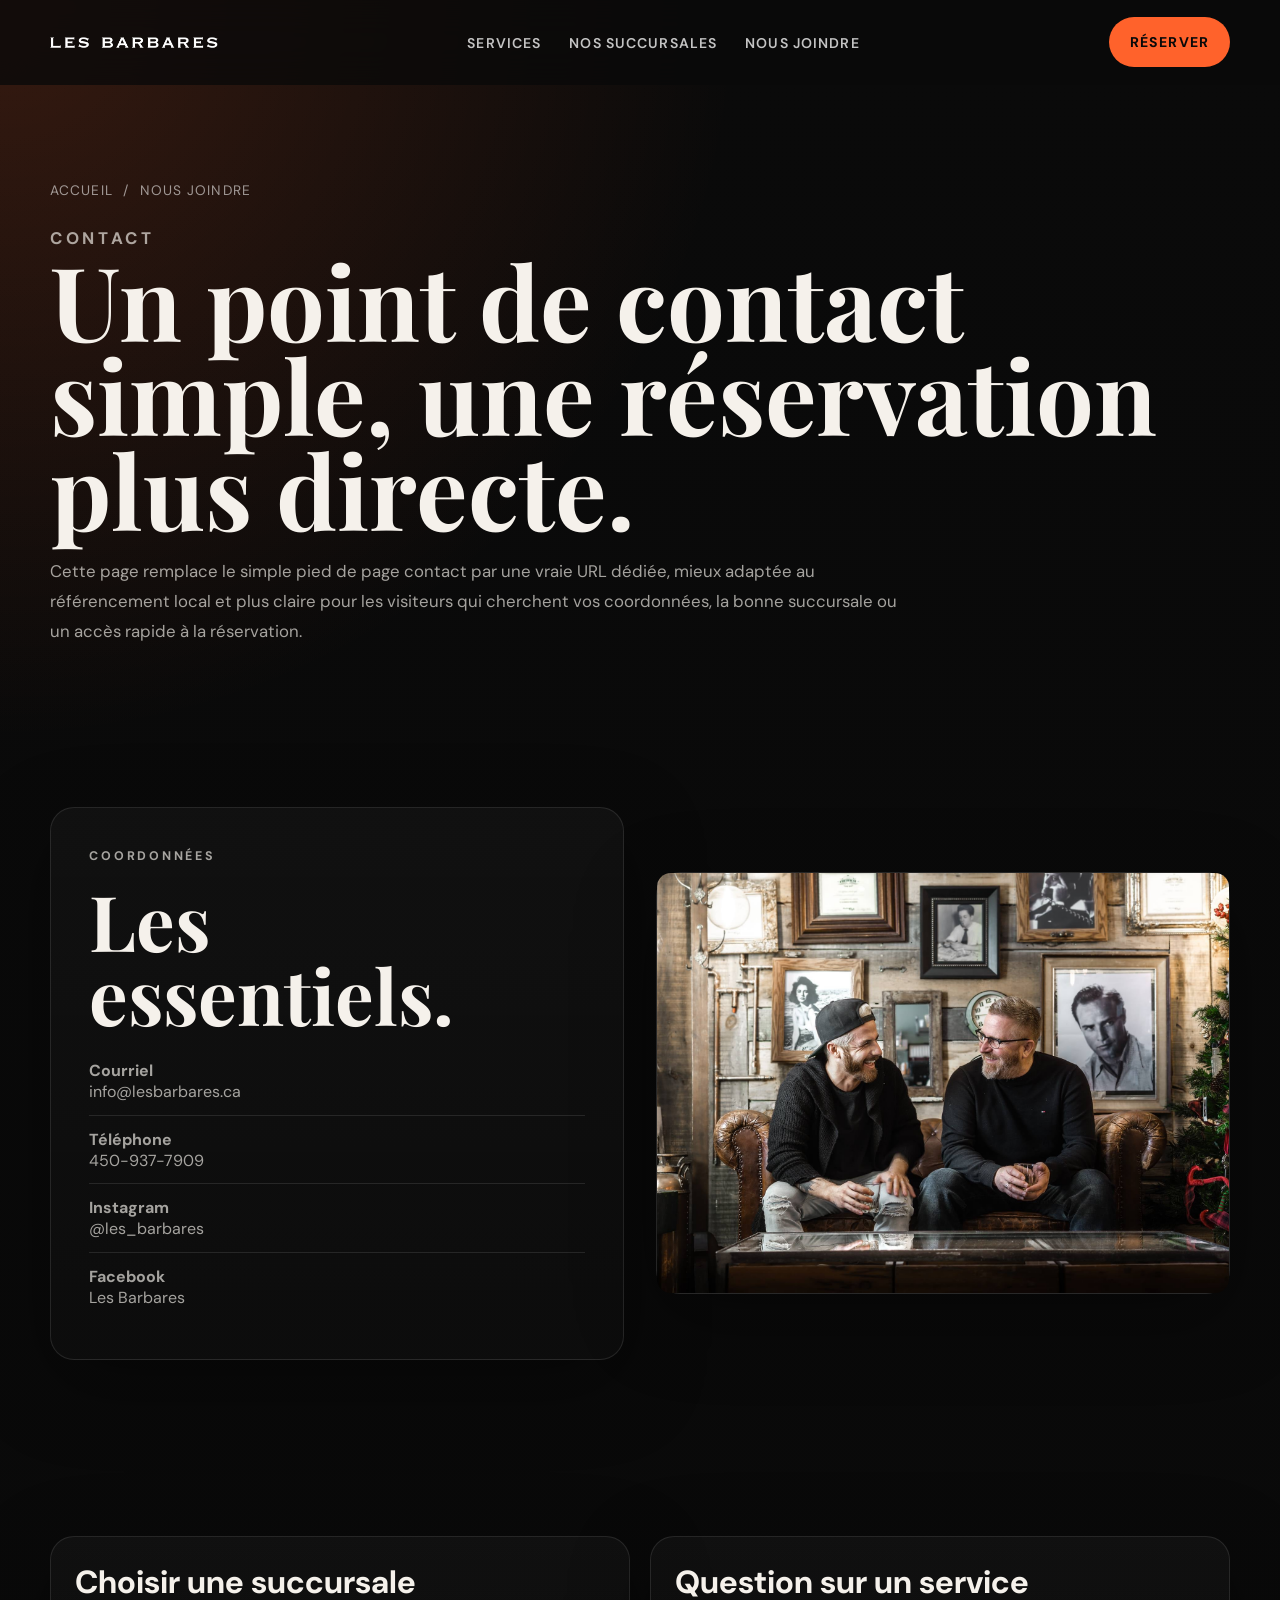
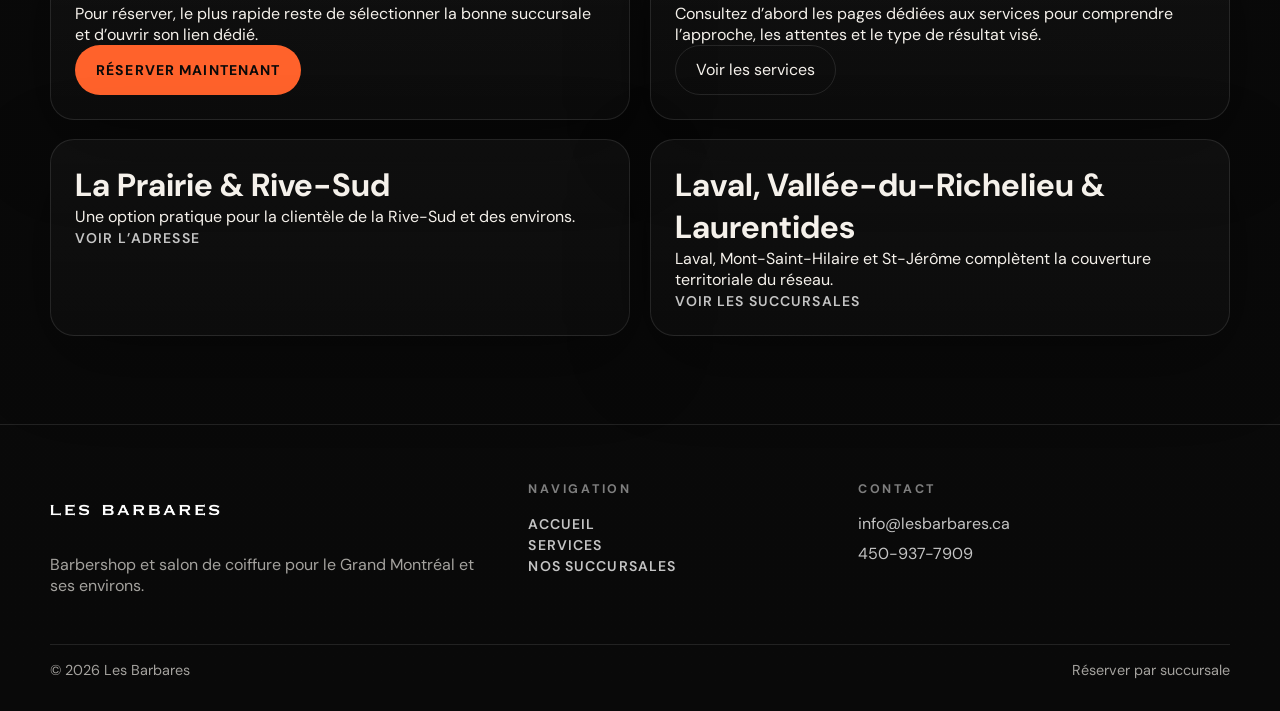
==== contact.html @ ed5c1407 "Build multipage site structure and service pages" ====
<!DOCTYPE html>
<html lang="fr-CA">
<head>
  <meta charset="UTF-8" />
  <meta name="viewport" content="width=device-width, initial-scale=1.0" />
  <title>Nous joindre | Contact et réservation | Les Barbares</title>
  <meta name="description" content="Contactez Les Barbares pour une réservation, une question sur nos services ou pour trouver la bonne succursale à La Prairie, Laval, Mont-Saint-Hilaire ou St-Jérôme." />
  <link rel="canonical" href="https://lesbarbares.ca/contact.html" />
  <meta property="og:type" content="website" />
  <meta property="og:title" content="Nous joindre | Les Barbares" />
  <meta property="og:description" content="Coordonnées, réservation et succursales Les Barbares." />
  <meta property="og:url" content="https://lesbarbares.ca/contact.html" />
  <meta property="og:image" content="https://lesbarbares.ca/photos/facebook9.jpg" />
  <link rel="preconnect" href="https://fonts.googleapis.com" />
  <link rel="preconnect" href="https://fonts.gstatic.com" crossorigin />
  <link href="https://fonts.googleapis.com/css2?family=Playfair+Display:ital,wght@0,500;0,700;1,500;1,700&family=DM+Sans:wght@400;500;700&display=swap" rel="stylesheet" />
  <link rel="stylesheet" href="site.css" />
</head>
<body>
  <div class="page-shell">
    <nav class="site-nav">
      <div class="container site-nav-inner">
        <a class="brand" href="index.html" aria-label="Les Barbares"><img src="brand_assets/les-barbares-salon-de-coiffure.png" alt="Les Barbares" /></a>
        <ul class="nav-links">
          <li><a href="services.html">Services</a></li>
          <li><a href="succursales.html">Nos succursales</a></li>
          <li><a href="contact.html">Nous joindre</a></li>
        </ul>
        <button class="button" type="button" onclick="openBooking()">Réserver</button>
        <button class="mobile-toggle" type="button" onclick="toggleMenu()" aria-label="Ouvrir le menu">Menu</button>
      </div>
    </nav>

    <div class="mobile-menu" id="mobile-menu">
      <a href="index.html" onclick="toggleMenu()">Accueil</a>
      <a href="services.html" onclick="toggleMenu()">Services</a>
      <a href="succursales.html" onclick="toggleMenu()">Succursales</a>
      <a href="contact.html" onclick="toggleMenu()">Nous joindre</a>
      <button class="mobile-book" type="button" onclick="openBooking()">Réserver</button>
    </div>

    <main>
      <section class="page-hero">
        <div class="container">
          <div class="breadcrumbs">
            <a href="index.html">Accueil</a>
            <span>/</span>
            <span>Nous joindre</span>
          </div>
          <p class="eyebrow">Contact</p>
          <h1>Un point de contact simple, une réservation plus directe.</h1>
          <p>Cette page remplace le simple pied de page contact par une vraie URL dédiée, mieux adaptée au référencement local et plus claire pour les visiteurs qui cherchent vos coordonnées, la bonne succursale ou un accès rapide à la réservation.</p>
        </div>
      </section>

      <section class="section">
        <div class="container contact-layout">
          <div class="contact-stack detail-card">
            <p class="eyebrow">Coordonnées</p>
            <h2>Les essentiels.</h2>
            <ul class="contact-points">
              <li><strong>Courriel</strong><br /><a href="mailto:info@lesbarbares.ca">info@lesbarbares.ca</a></li>
              <li><strong>Téléphone</strong><br /><a href="tel:4509377909">450-937-7909</a></li>
              <li><strong>Instagram</strong><br /><a href="https://www.instagram.com/les_barbares/" target="_blank" rel="noopener">@les_barbares</a></li>
              <li><strong>Facebook</strong><br /><a href="https://www.facebook.com/etes.vous.barbares/" target="_blank" rel="noopener">Les Barbares</a></li>
            </ul>
          </div>
          <div class="image-frame">
            <img src="photos/facebook9.jpg" alt="Équipe et ambiance Les Barbares" />
          </div>
        </div>
      </section>

      <section class="section">
        <div class="container contact-grid">
          <article class="contact-card">
            <h3>Choisir une succursale</h3>
            <p>Pour réserver, le plus rapide reste de sélectionner la bonne succursale et d’ouvrir son lien dédié.</p>
            <button class="button" type="button" onclick="openBooking()">Réserver maintenant</button>
          </article>
          <article class="contact-card">
            <h3>Question sur un service</h3>
            <p>Consultez d’abord les pages dédiées aux services pour comprendre l’approche, les attentes et le type de résultat visé.</p>
            <a class="ghost-button" href="services.html">Voir les services</a>
          </article>
          <article class="contact-card">
            <h3>La Prairie & Rive-Sud</h3>
            <p>Une option pratique pour la clientèle de la Rive-Sud et des environs.</p>
            <a class="text-link" href="succursales.html">Voir l’adresse</a>
          </article>
          <article class="contact-card">
            <h3>Laval, Vallée-du-Richelieu & Laurentides</h3>
            <p>Laval, Mont-Saint-Hilaire et St-Jérôme complètent la couverture territoriale du réseau.</p>
            <a class="text-link" href="succursales.html">Voir les succursales</a>
          </article>
        </div>
      </section>
    </main>

    <footer class="footer">
      <div class="container">
        <div class="footer-grid">
          <div class="footer-brand">
            <img src="brand_assets/les-barbares-salon-de-coiffure.png" alt="Les Barbares" />
            <p>Barbershop et salon de coiffure pour le Grand Montréal et ses environs.</p>
          </div>
          <div>
            <p class="eyebrow">Navigation</p>
            <ul class="footer-links">
              <li><a href="index.html">Accueil</a></li>
              <li><a href="services.html">Services</a></li>
              <li><a href="succursales.html">Nos succursales</a></li>
            </ul>
          </div>
          <div>
            <p class="eyebrow">Contact</p>
            <div class="footer-branches">
              <a href="mailto:info@lesbarbares.ca">info@lesbarbares.ca</a>
              <a href="tel:4509377909">450-937-7909</a>
            </div>
          </div>
        </div>
        <div class="footer-bottom">
          <span>© 2026 Les Barbares</span>
          <span>Réserver par succursale</span>
        </div>
      </div>
    </footer>
  </div>

  <div class="booking-overlay" id="booking-overlay" onclick="closeBooking()"></div>
  <aside class="booking-panel" id="booking-panel" aria-modal="true" role="dialog" aria-label="Réserver une visite">
    <div class="booking-header">
      <h2 class="booking-title">Réserver une visite</h2>
      <button class="booking-close" type="button" onclick="closeBooking()" aria-label="Fermer">✕</button>
    </div>
    <div class="booking-body">
      <p>Sélectionnez une succursale. Le clic ouvre directement le bon lien de réservation.</p>
      <div class="booking-locations">
        <button class="booking-location" type="button" onclick="selectLocation(this)" data-url="https://linktr.ee/Barbares"><span class="name">La Prairie</span><span class="address">502 Rue Saint-Georges · La Prairie</span></button>
        <button class="booking-location" type="button" onclick="selectLocation(this)" data-url="https://book.squareup.com/appointments/hnw8ubz1rvs21f/location/LJN0TJ5JBTWC9/services"><span class="name">Laval (Sainte-Rose)</span><span class="address">135 Boul. Curé-Labelle · Laval</span></button>
        <button class="booking-location" type="button" onclick="selectLocation(this)" data-url="https://book.squareup.com/appointments/hnw8ubz1rvs21f/location/LEB6K5XP36884/services"><span class="name">Mont-Saint-Hilaire</span><span class="address">290-B Boul. Sir-Wilfrid-Laurier</span></button>
        <button class="booking-location" type="button" onclick="selectLocation(this)" data-url="https://stjerome.lesbarbares.ca/index.php/Fr/Accueil/Accueil/"><span class="name">St-Jérôme</span><span class="address">676 Boul. Labelle · Saint-Jérôme</span></button>
      </div>
    </div>
  </aside>

  <script src="site.js"></script>
</body>
</html>
---- site.css ----
:root {
  --bg: #090909;
  --bg-elevated: #111111;
  --bg-soft: #171717;
  --line: rgba(255, 255, 255, 0.1);
  --text: #f5f1eb;
  --muted: rgba(245, 241, 235, 0.66);
  --accent: #ff622b;
  --accent-soft: rgba(255, 98, 43, 0.12);
  --shadow: 0 24px 80px rgba(0, 0, 0, 0.35);
  --radius: 24px;
  --radius-sm: 16px;
  --container: 1180px;
  --font-display: "Playfair Display", serif;
  --font-body: "DM Sans", sans-serif;
  --nav-height: 84px;
}

*,
*::before,
*::after {
  box-sizing: border-box;
}

html {
  scroll-behavior: smooth;
}

body {
  margin: 0;
  font-family: var(--font-body);
  background:
    radial-gradient(circle at top left, rgba(255, 98, 43, 0.18), transparent 28%),
    linear-gradient(180deg, #0a0a0a 0%, #090909 100%);
  color: var(--text);
  overflow-x: hidden;
}

img {
  display: block;
  max-width: 100%;
}

a {
  color: inherit;
  text-decoration: none;
}

button {
  font: inherit;
}

.page-shell {
  min-height: 100vh;
}

.container {
  width: min(calc(100% - 2.5rem), var(--container));
  margin: 0 auto;
}

.eyebrow {
  margin: 0 0 1rem;
  font-size: 0.78rem;
  font-weight: 700;
  letter-spacing: 0.22em;
  text-transform: uppercase;
  color: rgba(255, 255, 255, 0.48);
}

.section {
  padding: 5.5rem 0;
}

.section-head {
  display: grid;
  gap: 1rem;
  margin-bottom: 2rem;
}

.section-head h2,
.split-copy h2,
.cta-card h2,
.detail-card h2,
.contact-stack h2 {
  margin: 0;
  font-family: var(--font-display);
  font-size: clamp(2.4rem, 6vw, 5rem);
  line-height: 0.96;
}

.section-head p,
.split-copy p,
.cta-card p,
.detail-card p,
.contact-stack p,
.service-copy p,
.location-card p,
.meta-card p,
.list-card li {
  color: var(--muted);
  line-height: 1.75;
}

.site-nav {
  position: sticky;
  top: 0;
  z-index: 1000;
  backdrop-filter: blur(18px);
  background: rgba(9, 9, 9, 0.78);
  border-bottom: 1px solid transparent;
  transition: border-color 0.25s ease, transform 0.25s ease;
}

.site-nav.scrolled {
  border-bottom-color: var(--line);
}

.site-nav.hidden {
  transform: translateY(-100%);
}

.site-nav-inner {
  min-height: var(--nav-height);
  display: flex;
  align-items: center;
  justify-content: space-between;
  gap: 1rem;
}

.brand {
  display: inline-flex;
  align-items: center;
}

.brand img {
  width: 168px;
  filter: brightness(0) invert(1);
}

.nav-links,
.footer-links,
.footer-branches,
.inline-links,
.bullet-list,
.contact-points {
  list-style: none;
  margin: 0;
  padding: 0;
}

.nav-links {
  display: flex;
  align-items: center;
  gap: 1.75rem;
}

.nav-links a,
.footer-links a,
.inline-links a,
.text-link {
  color: rgba(255, 255, 255, 0.76);
  font-size: 0.88rem;
  font-weight: 600;
  letter-spacing: 0.08em;
  text-transform: uppercase;
}

.nav-links a:hover,
.footer-links a:hover,
.inline-links a:hover,
.text-link:hover,
.branch-links a:hover {
  color: var(--accent);
}

.button,
.ghost-button,
.mobile-book,
.booking-link {
  display: inline-flex;
  align-items: center;
  justify-content: center;
  gap: 0.5rem;
  min-height: 50px;
  padding: 0 1.25rem;
  border-radius: 999px;
  border: 1px solid transparent;
  cursor: pointer;
  transition: transform 0.2s ease, background 0.2s ease, border-color 0.2s ease, color 0.2s ease;
}

.button,
.mobile-book,
.booking-link {
  background: var(--accent);
  color: #090909;
  font-size: 0.88rem;
  font-weight: 700;
  letter-spacing: 0.08em;
  text-transform: uppercase;
}

.ghost-button {
  border-color: var(--line);
  color: var(--text);
}

.button:hover,
.ghost-button:hover,
.mobile-book:hover,
.booking-link:hover {
  transform: translateY(-1px);
}

.mobile-toggle {
  display: none;
  width: 48px;
  height: 48px;
  border-radius: 999px;
  border: 1px solid var(--line);
  background: transparent;
  color: var(--text);
}

.mobile-menu {
  position: fixed;
  inset: 0;
  z-index: 999;
  display: flex;
  flex-direction: column;
  justify-content: center;
  align-items: center;
  gap: 1.5rem;
  background: rgba(9, 9, 9, 0.98);
  opacity: 0;
  pointer-events: none;
  transition: opacity 0.25s ease;
}

.mobile-menu.open {
  opacity: 1;
  pointer-events: auto;
}

.mobile-menu a {
  font-family: var(--font-display);
  font-style: italic;
  font-size: clamp(2rem, 8vw, 3.5rem);
}

.hero,
.page-hero {
  padding: clamp(3rem, 8vw, 6rem) 0 4.5rem;
}

.hero-grid,
.split-panel,
.service-layout,
.contact-layout,
.service-hero {
  display: grid;
  gap: 2rem;
  align-items: center;
}

.hero-grid {
  grid-template-columns: minmax(0, 1.1fr) minmax(340px, 0.9fr);
}

.hero-copy h1,
.page-hero h1,
.service-copy h1 {
  margin: 0 0 1.25rem;
  font-family: var(--font-display);
  font-size: clamp(3.3rem, 8vw, 7.3rem);
  line-height: 0.92;
}

.hero-copy p,
.page-hero p,
.service-copy .lead {
  max-width: 54rem;
  margin: 0;
  color: var(--muted);
  font-size: 1.05rem;
  line-height: 1.8;
}

.hero-actions,
.page-actions {
  display: flex;
  flex-wrap: wrap;
  gap: 1rem;
  margin-top: 2rem;
}

.hero-card,
.image-frame,
.meta-card,
.cta-card,
.detail-card,
.service-card,
.location-card,
.contact-card {
  border: 1px solid var(--line);
  background: linear-gradient(180deg, rgba(255, 255, 255, 0.03), rgba(255, 255, 255, 0.015));
  border-radius: var(--radius);
  box-shadow: var(--shadow);
}

.hero-card {
  padding: 1.25rem;
}

.hero-card img,
.image-frame img {
  width: 100%;
  min-height: 420px;
  object-fit: cover;
  border-radius: calc(var(--radius) - 10px);
}

.hero-meta {
  display: grid;
  grid-template-columns: repeat(3, minmax(0, 1fr));
  gap: 1rem;
  margin-top: 1rem;
}

.meta-card {
  padding: 1rem;
}

.meta-card strong,
.location-card strong {
  display: block;
  margin-bottom: 0.35rem;
  font-size: 1rem;
}

.card-grid,
.locations-grid,
.contact-grid,
.service-menu {
  display: grid;
  gap: 1.2rem;
}

.card-grid {
  grid-template-columns: repeat(3, minmax(0, 1fr));
}

.service-menu {
  grid-template-columns: repeat(2, minmax(0, 1fr));
}

.locations-grid,
.contact-grid {
  grid-template-columns: repeat(2, minmax(0, 1fr));
}

.service-card,
.location-card,
.contact-card {
  padding: 1.5rem;
}

.service-card {
  display: grid;
  gap: 1rem;
}

.service-card .index {
  color: rgba(255, 255, 255, 0.35);
  font-size: 0.82rem;
  font-weight: 700;
  letter-spacing: 0.18em;
  text-transform: uppercase;
}

.service-card h3,
.location-card h3,
.contact-card h3 {
  margin: 0;
  font-size: clamp(1.35rem, 3vw, 2rem);
}

.service-card h3 {
  font-family: var(--font-display);
  font-style: italic;
  line-height: 1.02;
}

.service-card p,
.location-card p,
.contact-card p {
  margin: 0;
}

.pill-row {
  display: flex;
  flex-wrap: wrap;
  gap: 0.6rem;
}

.pill {
  border: 1px solid var(--line);
  border-radius: 999px;
  padding: 0.55rem 0.9rem;
  color: rgba(255, 255, 255, 0.7);
  font-size: 0.78rem;
  letter-spacing: 0.08em;
  text-transform: uppercase;
}

.split-panel,
.service-layout,
.contact-layout {
  grid-template-columns: repeat(2, minmax(0, 1fr));
}

.split-copy,
.detail-card,
.contact-stack {
  padding: clamp(1.5rem, 3vw, 2.5rem);
}

.detail-card ul,
.contact-stack ul {
  margin-top: 1rem;
}

.bullet-list li,
.contact-points li {
  padding: 0.8rem 0;
  border-bottom: 1px solid var(--line);
  color: var(--muted);
}

.bullet-list li:last-child,
.contact-points li:last-child {
  border-bottom: 0;
}

.branch-links,
.footer-branches {
  display: grid;
  gap: 0.55rem;
}

.branch-links a,
.footer-branches a {
  color: rgba(255, 255, 255, 0.76);
}

.cta-card {
  padding: clamp(2rem, 4vw, 3rem);
  display: grid;
  gap: 1rem;
}

.footer {
  padding: 3.5rem 0 2rem;
  border-top: 1px solid var(--line);
}

.footer-grid {
  display: grid;
  grid-template-columns: 1.2fr 0.8fr 1fr;
  gap: 2rem;
}

.footer-brand img {
  width: 170px;
  filter: brightness(0) invert(1);
}

.footer-brand p,
.footer-bottom,
.footer-branches {
  color: var(--muted);
}

.footer-bottom {
  margin-top: 2rem;
  padding-top: 1rem;
  border-top: 1px solid var(--line);
  display: flex;
  justify-content: space-between;
  gap: 1rem;
  font-size: 0.9rem;
}

.breadcrumbs {
  display: flex;
  flex-wrap: wrap;
  gap: 0.65rem;
  margin-bottom: 1.5rem;
  color: rgba(255, 255, 255, 0.56);
  font-size: 0.86rem;
  letter-spacing: 0.08em;
  text-transform: uppercase;
}

.breadcrumbs a:hover {
  color: var(--accent);
}

.service-hero {
  grid-template-columns: minmax(0, 1fr) minmax(320px, 0.92fr);
}

.service-copy .pill-row {
  margin-top: 1.5rem;
}

.note {
  margin-top: 1rem;
  color: rgba(255, 255, 255, 0.52);
  font-size: 0.92rem;
}

.booking-overlay {
  position: fixed;
  inset: 0;
  z-index: 1090;
  background: rgba(0, 0, 0, 0.6);
  opacity: 0;
  pointer-events: none;
  transition: opacity 0.2s ease;
}

.booking-overlay.open {
  opacity: 1;
  pointer-events: auto;
}

.booking-panel {
  position: fixed;
  top: 0;
  right: 0;
  z-index: 1100;
  width: min(540px, 100%);
  height: 100vh;
  background: #0c0c0c;
  border-left: 1px solid var(--line);
  transform: translateX(100%);
  transition: transform 0.25s ease;
  display: flex;
  flex-direction: column;
}

.booking-panel.open {
  transform: translateX(0);
}

.booking-header,
.booking-body {
  padding: 1.5rem;
}

.booking-header {
  display: flex;
  align-items: center;
  justify-content: space-between;
  gap: 1rem;
  border-bottom: 1px solid var(--line);
}

.booking-title {
  margin: 0;
  font-family: var(--font-display);
  font-size: clamp(2rem, 4vw, 3rem);
}

.booking-close {
  width: 48px;
  height: 48px;
  border-radius: 999px;
  border: 1px solid var(--line);
  background: transparent;
  color: var(--text);
  cursor: pointer;
}

.booking-body {
  overflow-y: auto;
}

.booking-body p {
  color: var(--muted);
}

.booking-locations {
  display: grid;
  gap: 0.9rem;
  margin-top: 1.5rem;
}

.booking-location {
  text-align: left;
  width: 100%;
  border: 1px solid var(--line);
  border-radius: var(--radius-sm);
  padding: 1.15rem 1.25rem;
  background: rgba(255, 255, 255, 0.02);
  color: var(--text);
  cursor: pointer;
}

.booking-location:hover {
  border-color: var(--accent);
  background: var(--accent-soft);
}

.booking-location span {
  display: block;
}

.booking-location .name {
  margin-bottom: 0.35rem;
  font-size: 1.25rem;
  font-weight: 700;
}

.booking-location .address {
  color: var(--muted);
}

.booking-caption {
  margin-top: 1rem;
  font-size: 0.92rem;
}

@media (max-width: 980px) {
  .card-grid,
  .service-menu,
  .locations-grid,
  .contact-grid,
  .split-panel,
  .service-layout,
  .contact-layout,
  .hero-grid,
  .service-hero,
  .footer-grid {
    grid-template-columns: 1fr;
  }

  .hero-meta {
    grid-template-columns: 1fr;
  }
}

@media (max-width: 760px) {
  .nav-links,
  .site-nav .button {
    display: none;
  }

  .mobile-toggle {
    display: inline-flex;
    align-items: center;
    justify-content: center;
  }

  .container {
    width: min(calc(100% - 1.3rem), var(--container));
  }

  .section,
  .hero,
  .page-hero {
    padding: 4.25rem 0;
  }

  .footer-bottom {
    flex-direction: column;
  }
}
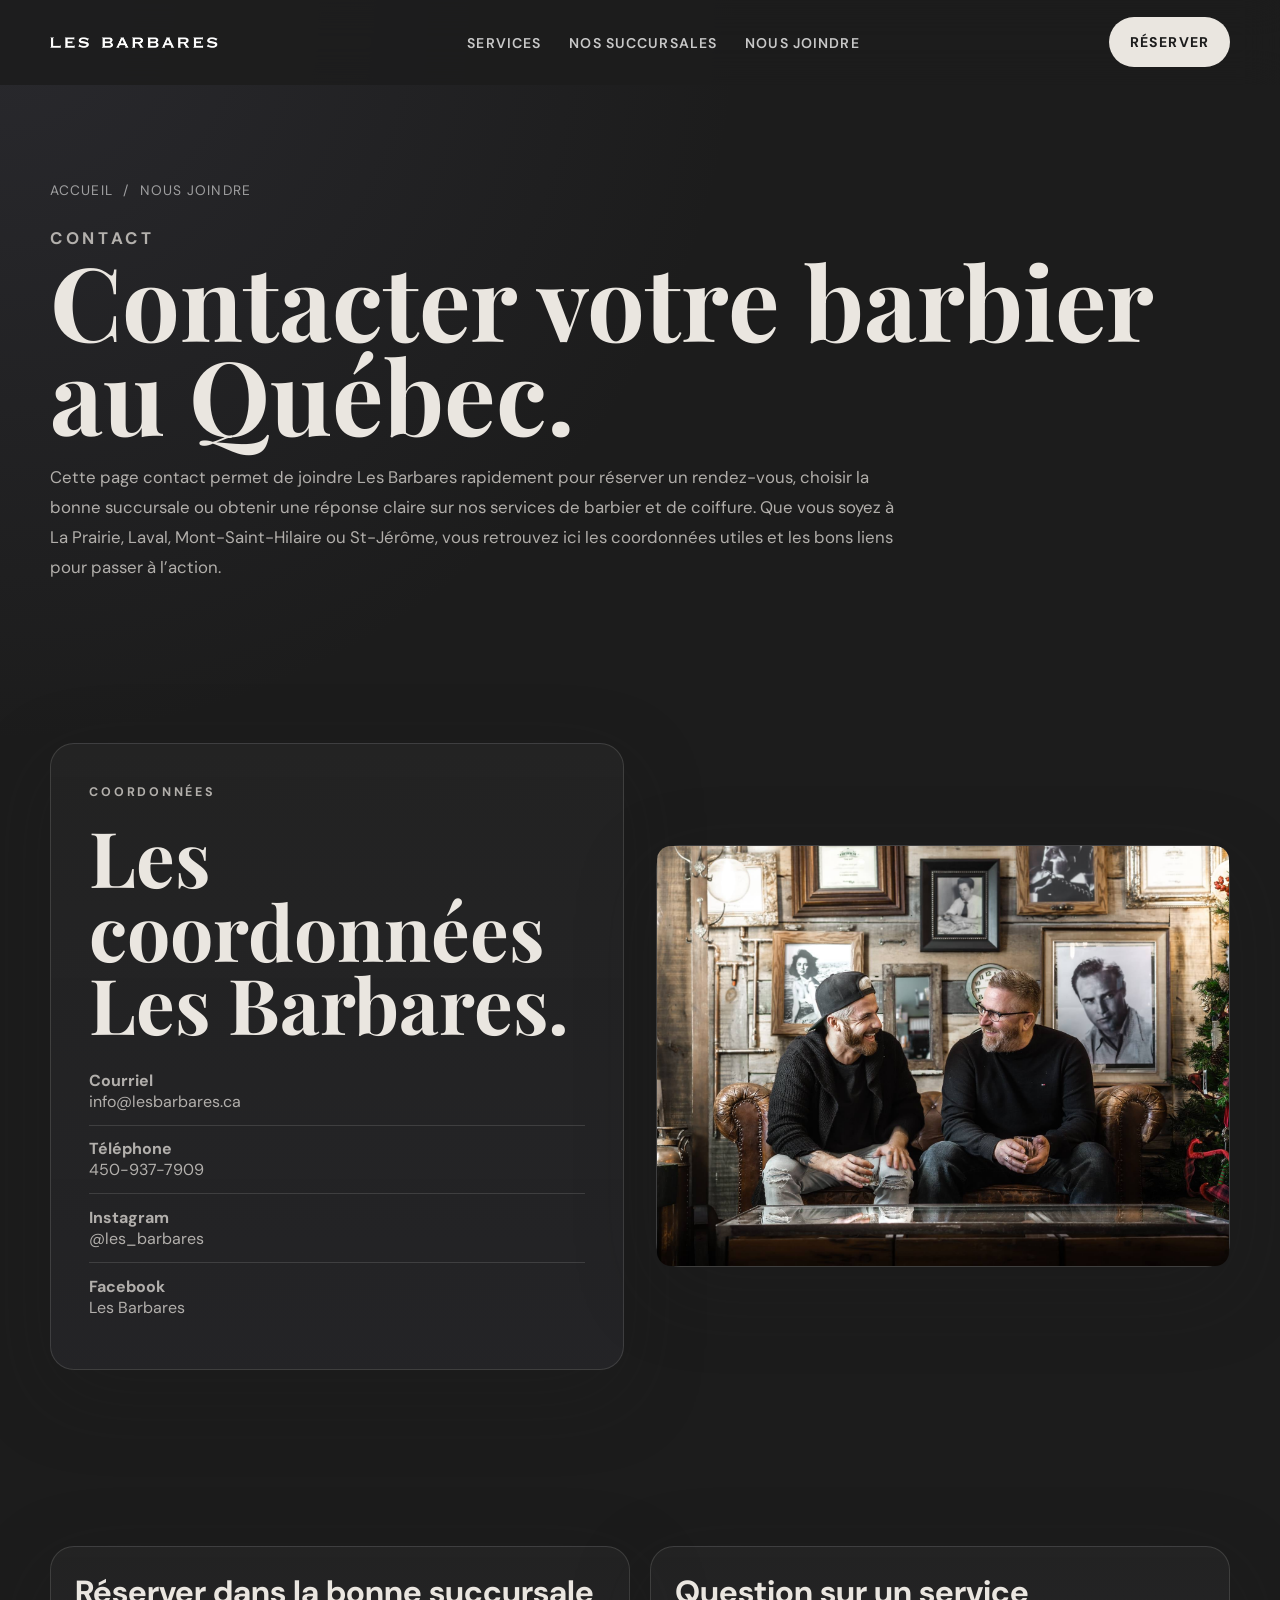
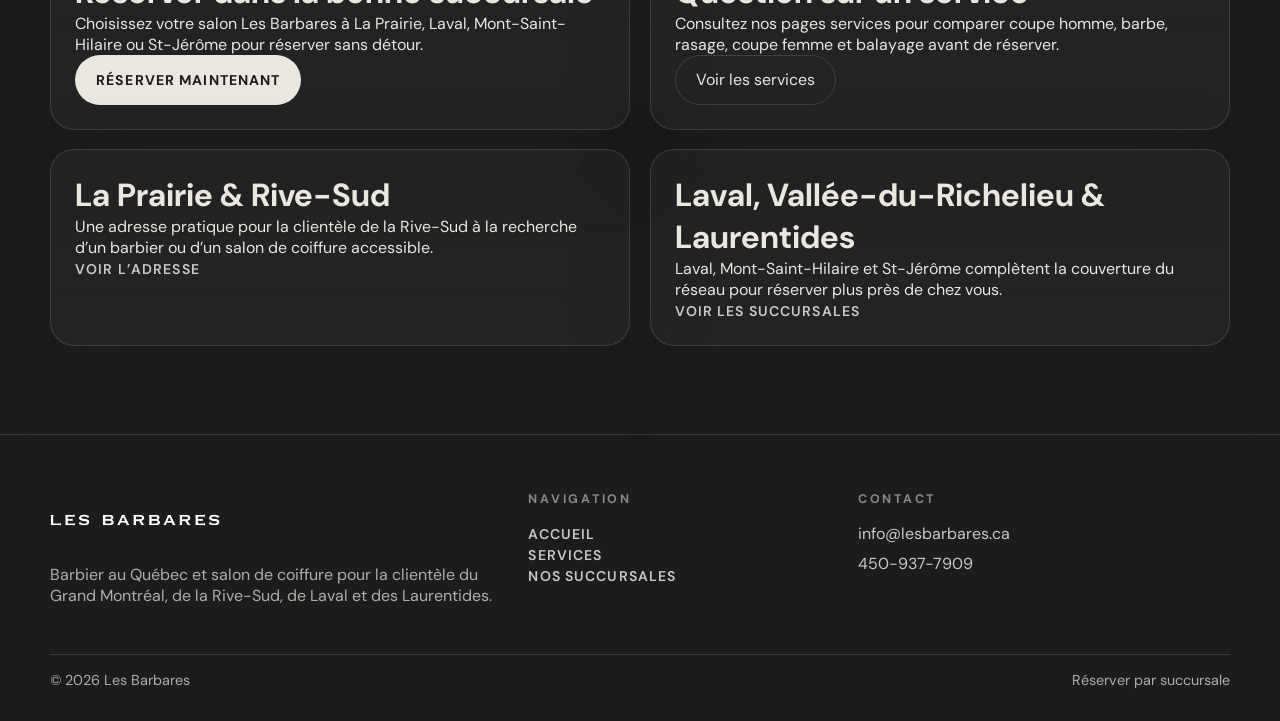
==== commit 6ab18bae: "Rewrite site copy for local SEO strategy" ====
--- a/contact.html
+++ b/contact.html
@@ -3,12 +3,12 @@
 <head>
   <meta charset="UTF-8" />
   <meta name="viewport" content="width=device-width, initial-scale=1.0" />
-  <title>Nous joindre | Contact et réservation | Les Barbares</title>
-  <meta name="description" content="Contactez Les Barbares pour une réservation, une question sur nos services ou pour trouver la bonne succursale à La Prairie, Laval, Mont-Saint-Hilaire ou St-Jérôme." />
+  <title>Contact barbier au Québec | Les Barbares</title>
+  <meta name="description" content="Contact barbier au Québec : joignez Les Barbares pour réserver, choisir une succursale ou poser une question sur nos services à La Prairie, Laval, Mont-Saint-Hilaire et St-Jérôme." />
   <link rel="canonical" href="https://lesbarbares.ca/contact.html" />
   <meta property="og:type" content="website" />
-  <meta property="og:title" content="Nous joindre | Les Barbares" />
-  <meta property="og:description" content="Coordonnées, réservation et succursales Les Barbares." />
+  <meta property="og:title" content="Contact barbier au Québec | Les Barbares" />
+  <meta property="og:description" content="Coordonnées, réservation et succursales Les Barbares pour la clientèle du Grand Montréal et du Québec." />
   <meta property="og:url" content="https://lesbarbares.ca/contact.html" />
   <meta property="og:image" content="https://lesbarbares.ca/photos/facebook9.jpg" />
   <link rel="preconnect" href="https://fonts.googleapis.com" />
@@ -48,8 +48,8 @@
             <span>Nous joindre</span>
           </div>
           <p class="eyebrow">Contact</p>
-          <h1>Un point de contact simple, une réservation plus directe.</h1>
-          <p>Cette page remplace le simple pied de page contact par une vraie URL dédiée, mieux adaptée au référencement local et plus claire pour les visiteurs qui cherchent vos coordonnées, la bonne succursale ou un accès rapide à la réservation.</p>
+          <h1>Contacter votre barbier au Québec.</h1>
+          <p>Cette page contact permet de joindre Les Barbares rapidement pour réserver un rendez-vous, choisir la bonne succursale ou obtenir une réponse claire sur nos services de barbier et de coiffure. Que vous soyez à La Prairie, Laval, Mont-Saint-Hilaire ou St-Jérôme, vous retrouvez ici les coordonnées utiles et les bons liens pour passer à l’action.</p>
         </div>
       </section>
 
@@ -57,7 +57,7 @@
         <div class="container contact-layout">
           <div class="contact-stack detail-card">
             <p class="eyebrow">Coordonnées</p>
-            <h2>Les essentiels.</h2>
+            <h2>Les coordonnées Les Barbares.</h2>
             <ul class="contact-points">
               <li><strong>Courriel</strong><br /><a href="mailto:info@lesbarbares.ca">info@lesbarbares.ca</a></li>
               <li><strong>Téléphone</strong><br /><a href="tel:4509377909">450-937-7909</a></li>
@@ -66,7 +66,7 @@
             </ul>
           </div>
           <div class="image-frame">
-            <img src="photos/facebook9.jpg" alt="Équipe et ambiance Les Barbares" />
+            <img src="photos/facebook9.jpg" alt="Accueil en salon chez Les Barbares" />
           </div>
         </div>
       </section>
@@ -74,23 +74,23 @@
       <section class="section">
         <div class="container contact-grid">
           <article class="contact-card">
-            <h3>Choisir une succursale</h3>
-            <p>Pour réserver, le plus rapide reste de sélectionner la bonne succursale et d’ouvrir son lien dédié.</p>
+            <h3>Réserver dans la bonne succursale</h3>
+            <p>Choisissez votre salon Les Barbares à La Prairie, Laval, Mont-Saint-Hilaire ou St-Jérôme pour réserver sans détour.</p>
             <button class="button" type="button" onclick="openBooking()">Réserver maintenant</button>
           </article>
           <article class="contact-card">
             <h3>Question sur un service</h3>
-            <p>Consultez d’abord les pages dédiées aux services pour comprendre l’approche, les attentes et le type de résultat visé.</p>
+            <p>Consultez nos pages services pour comparer coupe homme, barbe, rasage, coupe femme et balayage avant de réserver.</p>
             <a class="ghost-button" href="services.html">Voir les services</a>
           </article>
           <article class="contact-card">
             <h3>La Prairie & Rive-Sud</h3>
-            <p>Une option pratique pour la clientèle de la Rive-Sud et des environs.</p>
+            <p>Une adresse pratique pour la clientèle de la Rive-Sud à la recherche d’un barbier ou d’un salon de coiffure accessible.</p>
             <a class="text-link" href="succursales.html">Voir l’adresse</a>
           </article>
           <article class="contact-card">
             <h3>Laval, Vallée-du-Richelieu & Laurentides</h3>
-            <p>Laval, Mont-Saint-Hilaire et St-Jérôme complètent la couverture territoriale du réseau.</p>
+            <p>Laval, Mont-Saint-Hilaire et St-Jérôme complètent la couverture du réseau pour réserver plus près de chez vous.</p>
             <a class="text-link" href="succursales.html">Voir les succursales</a>
           </article>
         </div>
@@ -102,7 +102,7 @@
         <div class="footer-grid">
           <div class="footer-brand">
             <img src="brand_assets/les-barbares-salon-de-coiffure.png" alt="Les Barbares" />
-            <p>Barbershop et salon de coiffure pour le Grand Montréal et ses environs.</p>
+            <p>Barbier au Québec et salon de coiffure pour la clientèle du Grand Montréal, de la Rive-Sud, de Laval et des Laurentides.</p>
           </div>
           <div>
             <p class="eyebrow">Navigation</p>
--- a/site.css
+++ b/site.css
@@ -1,13 +1,16 @@
 :root {
-  --bg: #090909;
-  --bg-elevated: #111111;
-  --bg-soft: #171717;
-  --line: rgba(255, 255, 255, 0.1);
-  --text: #f5f1eb;
-  --muted: rgba(245, 241, 235, 0.66);
-  --accent: #ff622b;
-  --accent-soft: rgba(255, 98, 43, 0.12);
-  --shadow: 0 24px 80px rgba(0, 0, 0, 0.35);
+  --bg: #1c1c1c;
+  --bg-elevated: #535366;
+  --bg-soft: #eae6e0;
+  --line: rgba(234, 230, 224, 0.14);
+  --text: #eae6e0;
+  --muted: rgba(234, 230, 224, 0.72);
+  --accent: #535366;
+  --accent-soft: rgba(83, 83, 102, 0.22);
+  --action: #eae6e0;
+  --action-contrast: #1c1c1c;
+  --highlight: #ffffff;
+  --shadow: 0 24px 80px rgba(28, 28, 28, 0.28);
   --radius: 24px;
   --radius-sm: 16px;
   --container: 1180px;
@@ -30,8 +33,8 @@
   margin: 0;
   font-family: var(--font-body);
   background:
-    radial-gradient(circle at top left, rgba(255, 98, 43, 0.18), transparent 28%),
-    linear-gradient(180deg, #0a0a0a 0%, #090909 100%);
+    radial-gradient(circle at top left, rgba(83, 83, 102, 0.24), transparent 28%),
+    linear-gradient(180deg, #1c1c1c 0%, #1c1c1c 100%);
   color: var(--text);
   overflow-x: hidden;
 }
@@ -107,7 +110,7 @@
   top: 0;
   z-index: 1000;
   backdrop-filter: blur(18px);
-  background: rgba(9, 9, 9, 0.78);
+  background: rgba(28, 28, 28, 0.86);
   border-bottom: 1px solid transparent;
   transition: border-color 0.25s ease, transform 0.25s ease;
 }
@@ -171,7 +174,7 @@
 .inline-links a:hover,
 .text-link:hover,
 .branch-links a:hover {
-  color: var(--accent);
+  color: var(--highlight);
 }
 
 .button,
@@ -193,8 +196,8 @@
 .button,
 .mobile-book,
 .booking-link {
-  background: var(--accent);
-  color: #090909;
+  background: var(--action);
+  color: var(--action-contrast);
   font-size: 0.88rem;
   font-weight: 700;
   letter-spacing: 0.08em;
@@ -232,7 +235,7 @@
   justify-content: center;
   align-items: center;
   gap: 1.5rem;
-  background: rgba(9, 9, 9, 0.98);
+  background: rgba(28, 28, 28, 0.98);
   opacity: 0;
   pointer-events: none;
   transition: opacity 0.25s ease;
@@ -249,12 +252,118 @@
   font-size: clamp(2rem, 8vw, 3.5rem);
 }
 
-.hero,
+.hero {
+  display: grid;
+  grid-template-columns: 55% 45%;
+  min-height: calc(100vh - var(--nav-height));
+  position: relative;
+  padding: 0;
+  border-bottom: 1px solid var(--line);
+  background:
+    radial-gradient(circle at 20% 40%, rgba(83, 83, 102, 0.28), transparent 38%),
+    linear-gradient(90deg, #1c1c1c 0%, #1c1c1c 58%, #535366 100%);
+}
+
 .page-hero {
   padding: clamp(3rem, 8vw, 6rem) 0 4.5rem;
 }
 
-.hero-grid,
+.hero-left {
+  display: flex;
+  flex-direction: column;
+  justify-content: flex-end;
+  padding: 7rem 3rem 5rem;
+  position: relative;
+  z-index: 2;
+}
+
+.hero-right {
+  position: relative;
+  overflow: hidden;
+}
+
+.hero-right::after {
+  content: "";
+  position: absolute;
+  inset: 0;
+  background: linear-gradient(to right, rgba(28, 28, 28, 1) 0%, transparent 34%);
+}
+
+.hero-right img {
+  width: 100%;
+  height: 100%;
+  object-fit: cover;
+  object-position: center;
+}
+
+.hero-eyebrow {
+  margin: 0 0 2rem;
+  font-size: 0.8rem;
+  font-weight: 700;
+  letter-spacing: 0.22em;
+  text-transform: uppercase;
+  color: rgba(255, 255, 255, 0.45);
+}
+
+.hero-headline {
+  margin: 0 0 2rem;
+  font-family: var(--font-display);
+  font-style: italic;
+  font-weight: 700;
+  line-height: 0.9;
+  letter-spacing: -0.03em;
+}
+
+.hero-headline .line {
+  display: block;
+  overflow: hidden;
+  font-size: clamp(3.5rem, 8vw, 8.75rem);
+}
+
+.hero-headline .line span {
+  display: inline-block;
+  transform: translateY(110%);
+  animation: slideUp 0.8s ease forwards;
+}
+
+.hero-headline .line:nth-child(2) span {
+  color: var(--accent);
+  animation-delay: 0.12s;
+}
+
+.hero-headline .line:nth-child(3) span {
+  animation-delay: 0.22s;
+}
+
+@keyframes slideUp {
+  to {
+    transform: translateY(0);
+  }
+}
+
+.hero-tagline {
+  max-width: 28rem;
+  margin: 0 0 2rem;
+  color: rgba(255, 255, 255, 0.62);
+  font-size: 1rem;
+  line-height: 1.8;
+}
+
+.hero-cta {
+  width: fit-content;
+}
+
+.hero-scroll-hint {
+  position: absolute;
+  left: 3rem;
+  bottom: 2rem;
+  color: rgba(255, 255, 255, 0.32);
+  font-size: 0.74rem;
+  font-weight: 700;
+  letter-spacing: 0.18em;
+  text-transform: uppercase;
+}
+
 .split-panel,
 .service-layout,
 .contact-layout,
@@ -264,11 +373,6 @@
   align-items: center;
 }
 
-.hero-grid {
-  grid-template-columns: minmax(0, 1.1fr) minmax(340px, 0.9fr);
-}
-
-.hero-copy h1,
 .page-hero h1,
 .service-copy h1 {
   margin: 0 0 1.25rem;
@@ -277,7 +381,6 @@
   line-height: 0.92;
 }
 
-.hero-copy p,
 .page-hero p,
 .service-copy .lead {
   max-width: 54rem;
@@ -287,7 +390,6 @@
   line-height: 1.8;
 }
 
-.hero-actions,
 .page-actions {
   display: flex;
   flex-wrap: wrap;
@@ -295,7 +397,6 @@
   margin-top: 2rem;
 }
 
-.hero-card,
 .image-frame,
 .meta-card,
 .cta-card,
@@ -304,16 +405,11 @@
 .location-card,
 .contact-card {
   border: 1px solid var(--line);
-  background: linear-gradient(180deg, rgba(255, 255, 255, 0.03), rgba(255, 255, 255, 0.015));
+  background: linear-gradient(180deg, rgba(255, 255, 255, 0.03), rgba(83, 83, 102, 0.14));
   border-radius: var(--radius);
   box-shadow: var(--shadow);
 }
 
-.hero-card {
-  padding: 1.25rem;
-}
-
-.hero-card img,
 .image-frame img {
   width: 100%;
   min-height: 420px;
@@ -321,13 +417,6 @@
   border-radius: calc(var(--radius) - 10px);
 }
 
-.hero-meta {
-  display: grid;
-  grid-template-columns: repeat(3, minmax(0, 1fr));
-  gap: 1rem;
-  margin-top: 1rem;
-}
-
 .meta-card {
   padding: 1rem;
 }
@@ -360,6 +449,12 @@
   grid-template-columns: repeat(2, minmax(0, 1fr));
 }
 
+.home-locations-grid {
+  display: grid;
+  grid-template-columns: repeat(2, minmax(0, 1fr));
+  gap: 1.2rem;
+}
+
 .service-card,
 .location-card,
 .contact-card {
@@ -369,6 +464,109 @@
 .service-card {
   display: grid;
   gap: 1rem;
+}
+
+.location-card {
+  overflow: hidden;
+  padding: 0;
+}
+
+.location-card img {
+  width: 100%;
+  height: 240px;
+  object-fit: cover;
+  display: block;
+}
+
+.location-card-body {
+  display: grid;
+  gap: 1rem;
+  padding: 1.5rem;
+}
+
+.home-location-card {
+  position: relative;
+  min-height: 420px;
+  display: flex;
+  align-items: flex-end;
+  border: 1px solid var(--line);
+  border-radius: var(--radius);
+  overflow: hidden;
+  box-shadow: var(--shadow);
+  background: var(--bg-elevated);
+}
+
+.home-location-card img {
+  position: absolute;
+  inset: 0;
+  width: 100%;
+  height: 100%;
+  object-fit: cover;
+  transform: scale(1.02);
+}
+
+.home-location-card::after {
+  content: "";
+  position: absolute;
+  inset: 0;
+  background:
+    linear-gradient(180deg, rgba(28, 28, 28, 0.06) 0%, rgba(28, 28, 28, 0.2) 34%, rgba(28, 28, 28, 0.92) 100%),
+    linear-gradient(135deg, rgba(83, 83, 102, 0.34), transparent 55%);
+}
+
+.home-location-content {
+  position: relative;
+  z-index: 1;
+  width: 100%;
+  display: grid;
+  gap: 0.95rem;
+  padding: 1.5rem;
+}
+
+.home-location-topline {
+  display: flex;
+  align-items: center;
+  justify-content: space-between;
+  gap: 1rem;
+}
+
+.home-location-tag {
+  display: inline-flex;
+  align-items: center;
+  gap: 0.35rem;
+  padding: 0.45rem 0.75rem;
+  border-radius: 999px;
+  border: 1px solid rgba(255, 255, 255, 0.12);
+  background: rgba(234, 230, 224, 0.08);
+  color: var(--highlight);
+  font-size: 0.72rem;
+  font-weight: 700;
+  letter-spacing: 0.12em;
+  text-transform: uppercase;
+}
+
+.home-location-card h3 {
+  margin: 0;
+  font-size: clamp(2rem, 4vw, 3.25rem);
+  line-height: 0.96;
+}
+
+.home-location-address {
+  color: rgba(234, 230, 224, 0.8);
+  font-size: 1rem;
+}
+
+.home-location-copy {
+  max-width: 28rem;
+  color: rgba(234, 230, 224, 0.88);
+  font-size: 1rem;
+  line-height: 1.75;
+}
+
+.home-location-actions {
+  display: flex;
+  flex-wrap: wrap;
+  gap: 0.8rem;
 }
 
 .service-card .index {
@@ -525,7 +723,7 @@
   position: fixed;
   inset: 0;
   z-index: 1090;
-  background: rgba(0, 0, 0, 0.6);
+  background: rgba(28, 28, 28, 0.72);
   opacity: 0;
   pointer-events: none;
   transition: opacity 0.2s ease;
@@ -543,7 +741,7 @@
   z-index: 1100;
   width: min(540px, 100%);
   height: 100vh;
-  background: #0c0c0c;
+  background: #1c1c1c;
   border-left: 1px solid var(--line);
   transform: translateX(100%);
   transition: transform 0.25s ease;
@@ -604,7 +802,7 @@
   border: 1px solid var(--line);
   border-radius: var(--radius-sm);
   padding: 1.15rem 1.25rem;
-  background: rgba(255, 255, 255, 0.02);
+  background: rgba(234, 230, 224, 0.03);
   color: var(--text);
   cursor: pointer;
 }
@@ -635,20 +833,24 @@
 
 @media (max-width: 980px) {
   .card-grid,
+  .home-locations-grid,
   .service-menu,
   .locations-grid,
   .contact-grid,
   .split-panel,
   .service-layout,
   .contact-layout,
-  .hero-grid,
   .service-hero,
   .footer-grid {
     grid-template-columns: 1fr;
   }
 
-  .hero-meta {
+  .hero {
     grid-template-columns: 1fr;
+  }
+
+  .hero-right {
+    min-height: 420px;
   }
 }
 
@@ -669,11 +871,26 @@
   }
 
   .section,
-  .hero,
   .page-hero {
     padding: 4.25rem 0;
   }
 
+  .hero {
+    min-height: auto;
+  }
+
+  .hero-left {
+    padding: 6.5rem 1.3rem 4rem;
+  }
+
+  .home-location-card {
+    min-height: 360px;
+  }
+
+  .hero-scroll-hint {
+    display: none;
+  }
+
   .footer-bottom {
     flex-direction: column;
   }
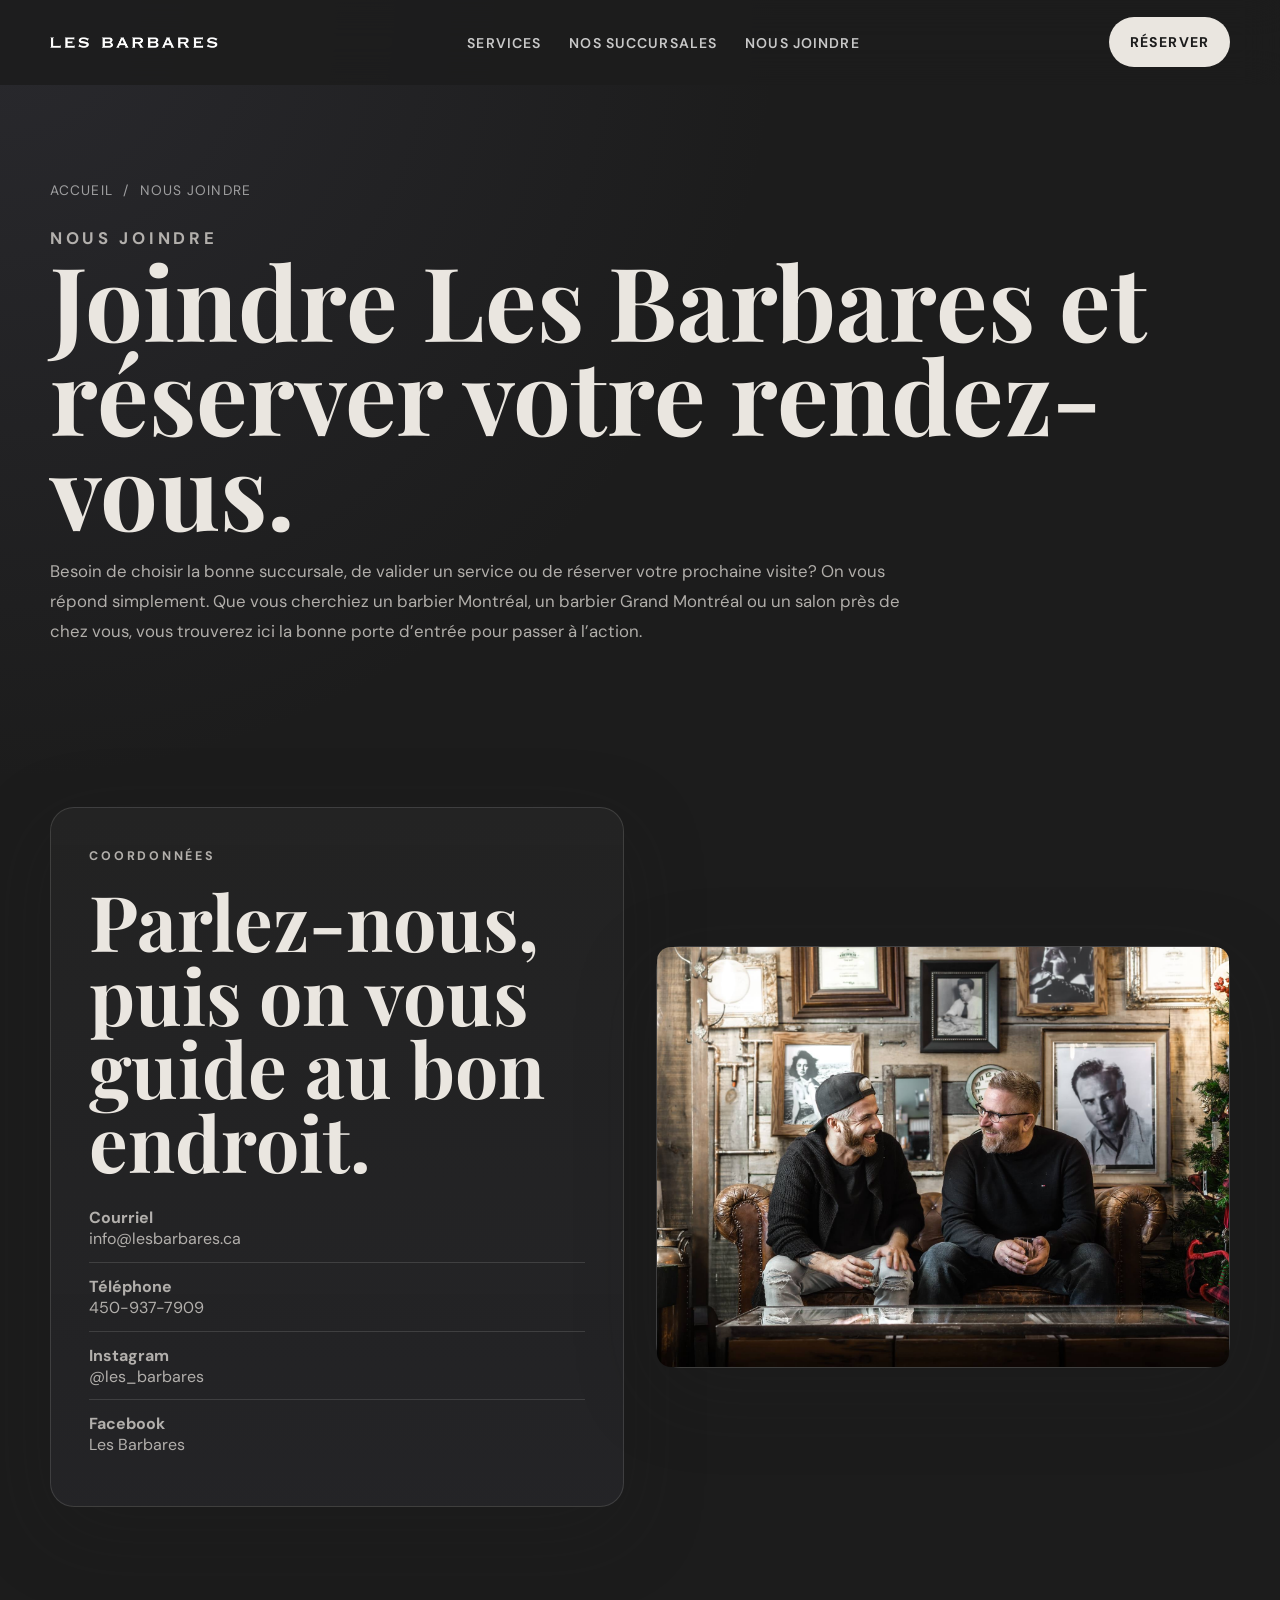
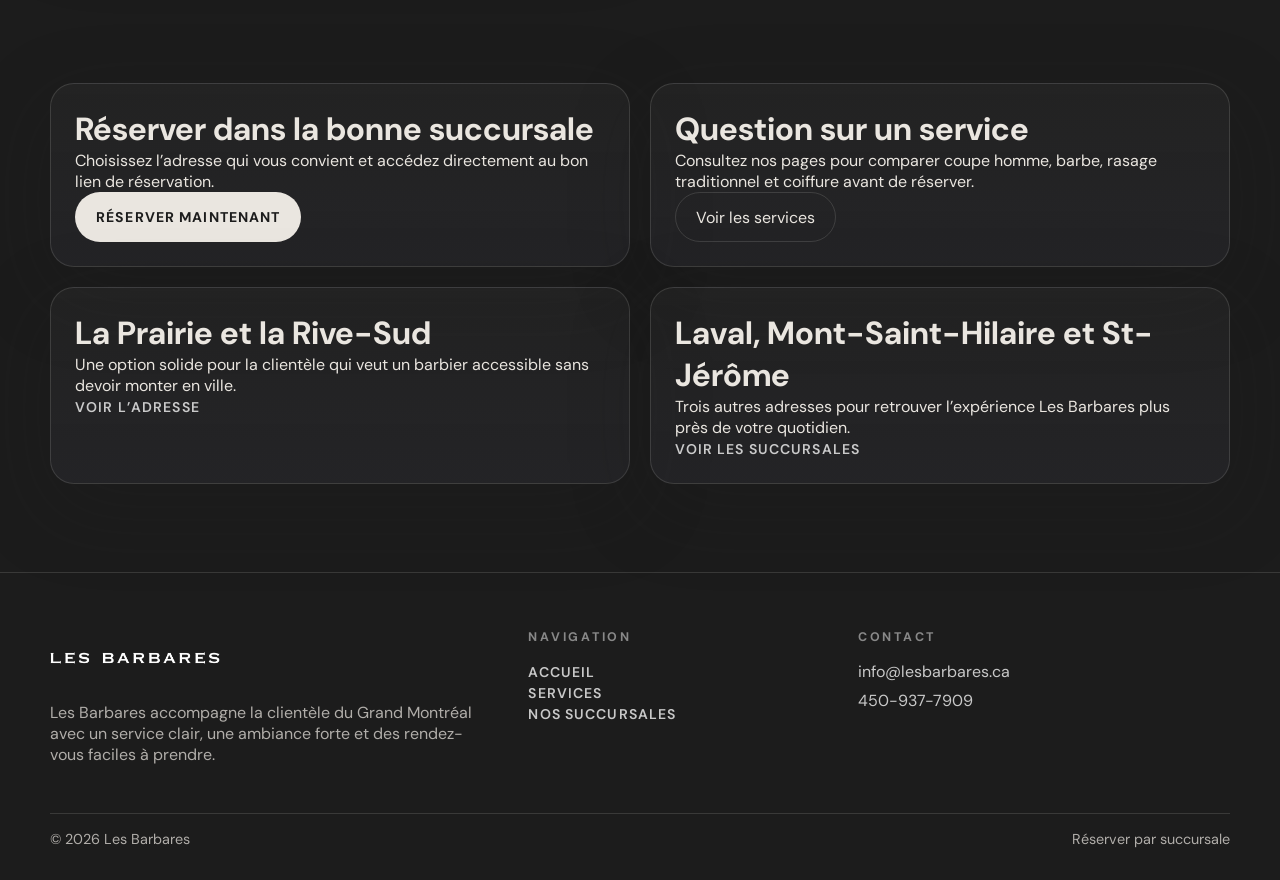
==== commit a555e74c: "Rewrite site copy in Quebec French" ====
--- a/contact.html
+++ b/contact.html
@@ -3,12 +3,12 @@
 <head>
   <meta charset="UTF-8" />
   <meta name="viewport" content="width=device-width, initial-scale=1.0" />
-  <title>Contact barbier au Québec | Les Barbares</title>
-  <meta name="description" content="Contact barbier au Québec : joignez Les Barbares pour réserver, choisir une succursale ou poser une question sur nos services à La Prairie, Laval, Mont-Saint-Hilaire et St-Jérôme." />
+  <title>Contact barbier Montréal | Les Barbares</title>
+  <meta name="description" content="Contactez Les Barbares pour réserver un barbier Montréal, choisir votre succursale ou poser une question sur nos services dans le Grand Montréal." />
   <link rel="canonical" href="https://lesbarbares.ca/contact.html" />
   <meta property="og:type" content="website" />
-  <meta property="og:title" content="Contact barbier au Québec | Les Barbares" />
-  <meta property="og:description" content="Coordonnées, réservation et succursales Les Barbares pour la clientèle du Grand Montréal et du Québec." />
+  <meta property="og:title" content="Contact barbier Montréal | Les Barbares" />
+  <meta property="og:description" content="Coordonnées, réservation et succursales Les Barbares pour la clientèle du Grand Montréal." />
   <meta property="og:url" content="https://lesbarbares.ca/contact.html" />
   <meta property="og:image" content="https://lesbarbares.ca/photos/facebook9.jpg" />
   <link rel="preconnect" href="https://fonts.googleapis.com" />
@@ -47,9 +47,9 @@
             <span>/</span>
             <span>Nous joindre</span>
           </div>
-          <p class="eyebrow">Contact</p>
-          <h1>Contacter votre barbier au Québec.</h1>
-          <p>Cette page contact permet de joindre Les Barbares rapidement pour réserver un rendez-vous, choisir la bonne succursale ou obtenir une réponse claire sur nos services de barbier et de coiffure. Que vous soyez à La Prairie, Laval, Mont-Saint-Hilaire ou St-Jérôme, vous retrouvez ici les coordonnées utiles et les bons liens pour passer à l’action.</p>
+          <p class="eyebrow">Nous joindre</p>
+          <h1>Joindre Les Barbares et réserver votre rendez-vous.</h1>
+          <p>Besoin de choisir la bonne succursale, de valider un service ou de réserver votre prochaine visite? On vous répond simplement. Que vous cherchiez un barbier Montréal, un barbier Grand Montréal ou un salon près de chez vous, vous trouverez ici la bonne porte d’entrée pour passer à l’action.</p>
         </div>
       </section>
 
@@ -57,7 +57,7 @@
         <div class="container contact-layout">
           <div class="contact-stack detail-card">
             <p class="eyebrow">Coordonnées</p>
-            <h2>Les coordonnées Les Barbares.</h2>
+            <h2>Parlez-nous, puis on vous guide au bon endroit.</h2>
             <ul class="contact-points">
               <li><strong>Courriel</strong><br /><a href="mailto:info@lesbarbares.ca">info@lesbarbares.ca</a></li>
               <li><strong>Téléphone</strong><br /><a href="tel:4509377909">450-937-7909</a></li>
@@ -75,22 +75,22 @@
         <div class="container contact-grid">
           <article class="contact-card">
             <h3>Réserver dans la bonne succursale</h3>
-            <p>Choisissez votre salon Les Barbares à La Prairie, Laval, Mont-Saint-Hilaire ou St-Jérôme pour réserver sans détour.</p>
+            <p>Choisissez l’adresse qui vous convient et accédez directement au bon lien de réservation.</p>
             <button class="button" type="button" onclick="openBooking()">Réserver maintenant</button>
           </article>
           <article class="contact-card">
             <h3>Question sur un service</h3>
-            <p>Consultez nos pages services pour comparer coupe homme, barbe, rasage, coupe femme et balayage avant de réserver.</p>
+            <p>Consultez nos pages pour comparer coupe homme, barbe, rasage traditionnel et coiffure avant de réserver.</p>
             <a class="ghost-button" href="services.html">Voir les services</a>
           </article>
           <article class="contact-card">
-            <h3>La Prairie & Rive-Sud</h3>
-            <p>Une adresse pratique pour la clientèle de la Rive-Sud à la recherche d’un barbier ou d’un salon de coiffure accessible.</p>
+            <h3>La Prairie et la Rive-Sud</h3>
+            <p>Une option solide pour la clientèle qui veut un barbier accessible sans devoir monter en ville.</p>
             <a class="text-link" href="succursales.html">Voir l’adresse</a>
           </article>
           <article class="contact-card">
-            <h3>Laval, Vallée-du-Richelieu & Laurentides</h3>
-            <p>Laval, Mont-Saint-Hilaire et St-Jérôme complètent la couverture du réseau pour réserver plus près de chez vous.</p>
+            <h3>Laval, Mont-Saint-Hilaire et St-Jérôme</h3>
+            <p>Trois autres adresses pour retrouver l’expérience Les Barbares plus près de votre quotidien.</p>
             <a class="text-link" href="succursales.html">Voir les succursales</a>
           </article>
         </div>
@@ -102,7 +102,7 @@
         <div class="footer-grid">
           <div class="footer-brand">
             <img src="brand_assets/les-barbares-salon-de-coiffure.png" alt="Les Barbares" />
-            <p>Barbier au Québec et salon de coiffure pour la clientèle du Grand Montréal, de la Rive-Sud, de Laval et des Laurentides.</p>
+            <p>Les Barbares accompagne la clientèle du Grand Montréal avec un service clair, une ambiance forte et des rendez-vous faciles à prendre.</p>
           </div>
           <div>
             <p class="eyebrow">Navigation</p>
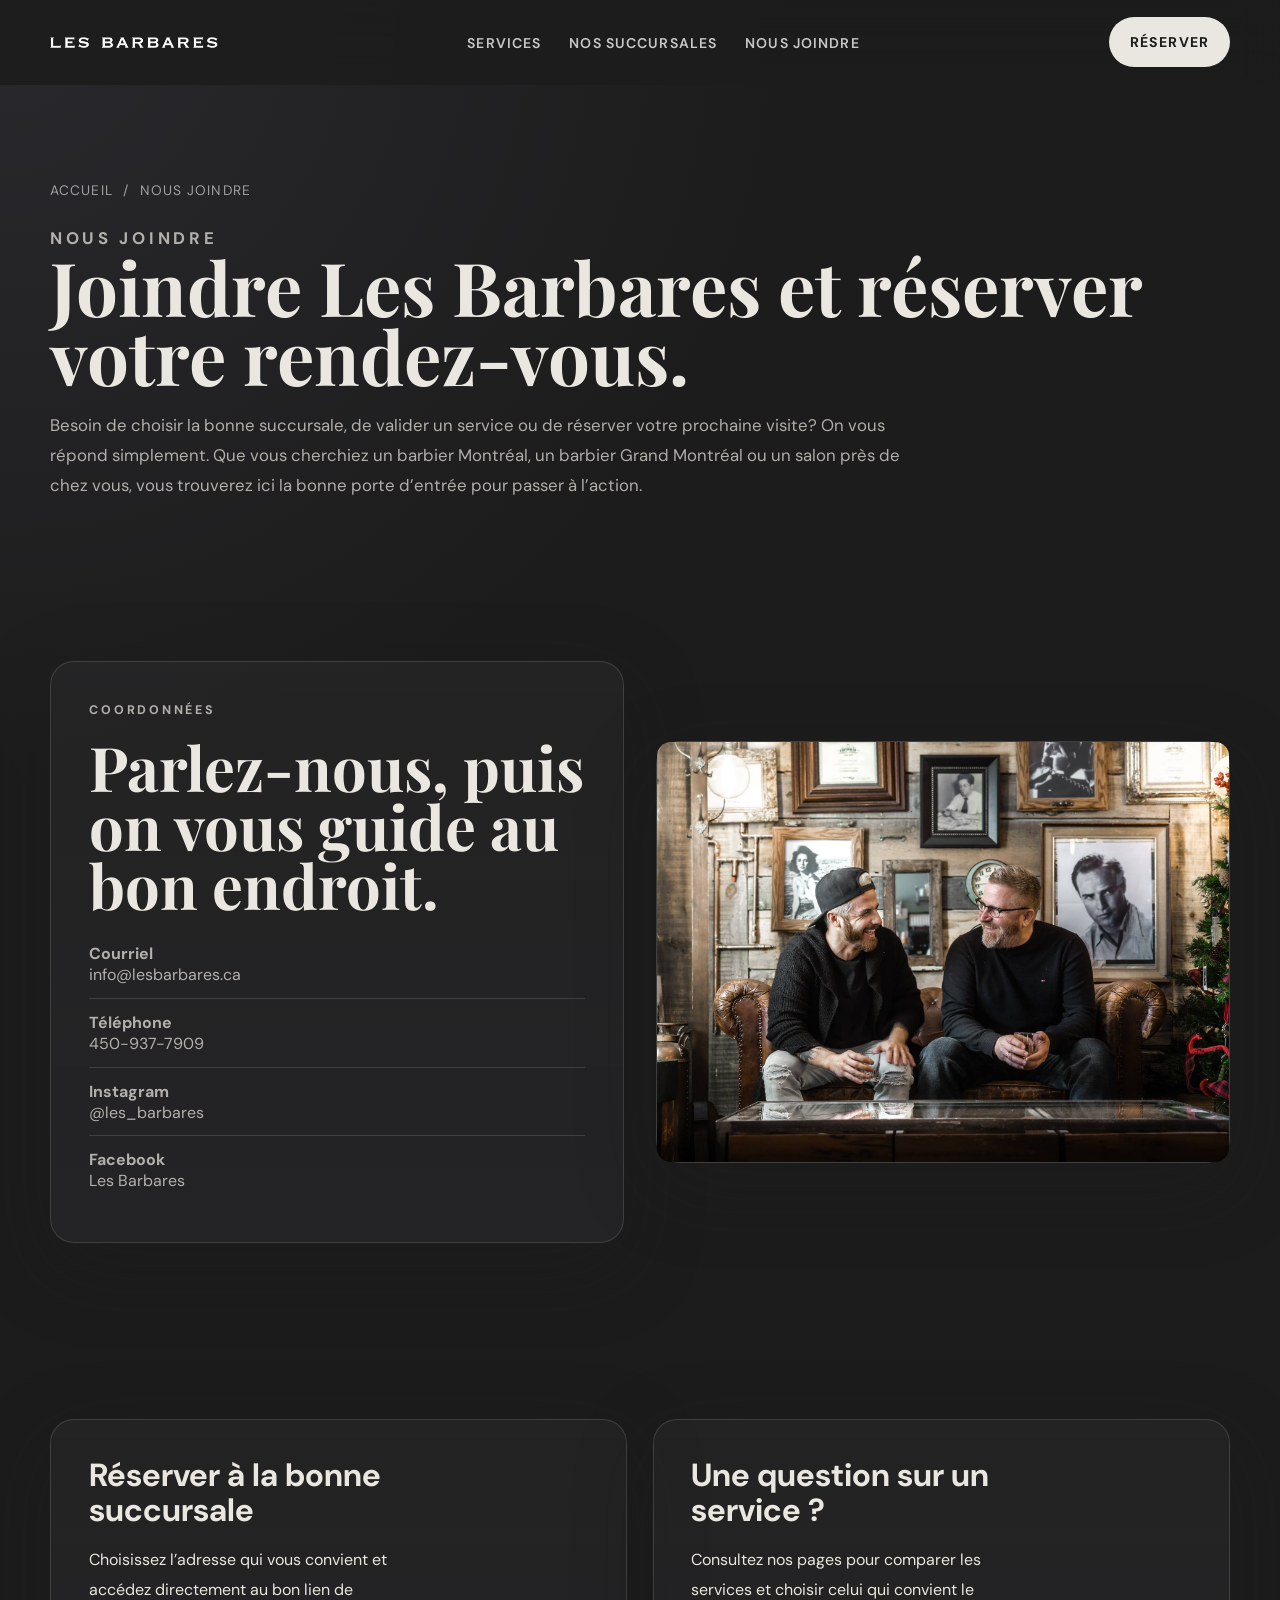
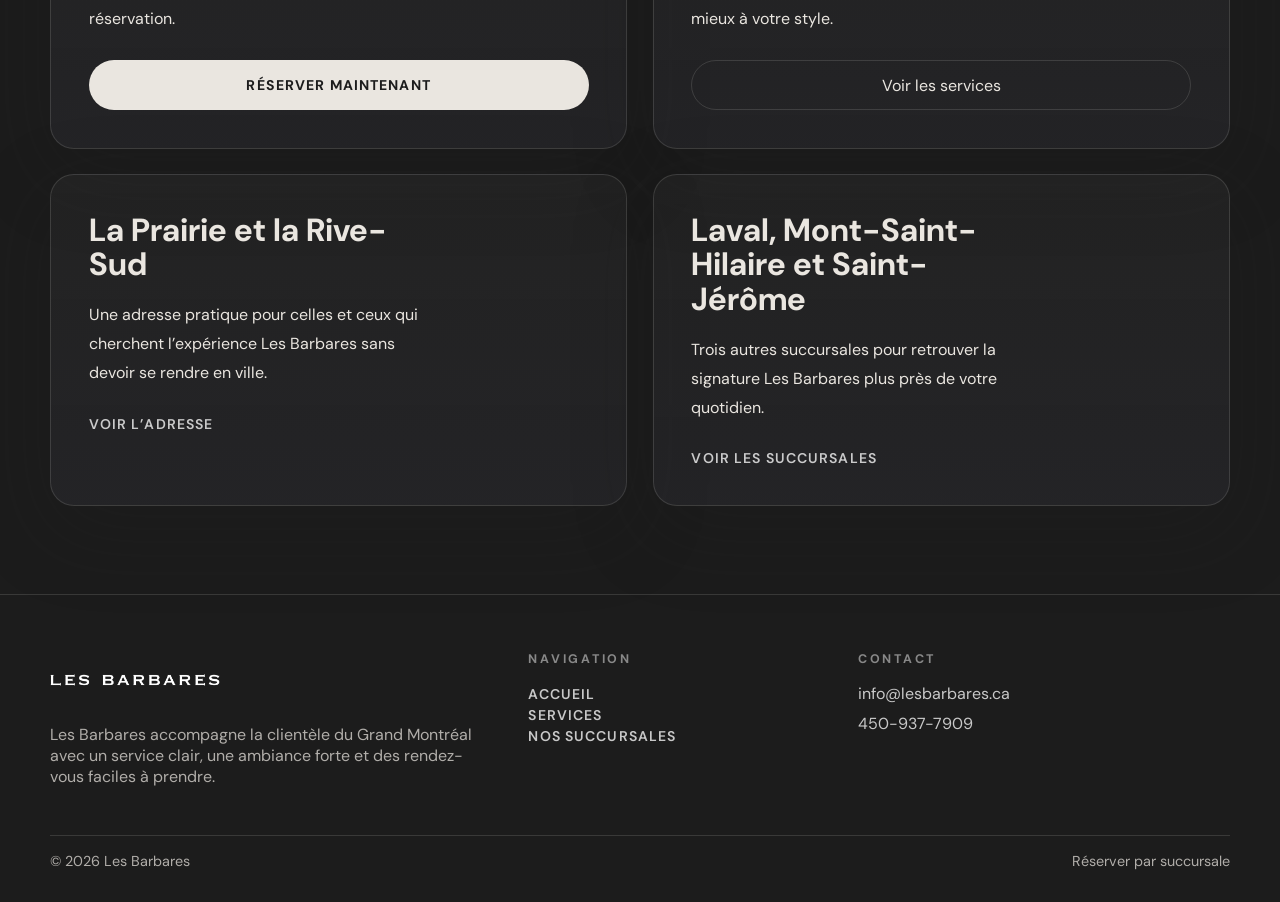
==== commit ac5b9b83: "Refine contact cards copy and spacing" ====
--- a/contact.html
+++ b/contact.html
@@ -74,23 +74,23 @@
       <section class="section">
         <div class="container contact-grid">
           <article class="contact-card">
-            <h3>Réserver dans la bonne succursale</h3>
+            <h3>Réserver à la bonne succursale</h3>
             <p>Choisissez l’adresse qui vous convient et accédez directement au bon lien de réservation.</p>
             <button class="button" type="button" onclick="openBooking()">Réserver maintenant</button>
           </article>
           <article class="contact-card">
-            <h3>Question sur un service</h3>
-            <p>Consultez nos pages pour comparer coupe homme, barbe, rasage traditionnel et coiffure avant de réserver.</p>
+            <h3>Une question sur un service ?</h3>
+            <p>Consultez nos pages pour comparer les services et choisir celui qui convient le mieux à votre style.</p>
             <a class="ghost-button" href="services.html">Voir les services</a>
           </article>
           <article class="contact-card">
             <h3>La Prairie et la Rive-Sud</h3>
-            <p>Une option solide pour la clientèle qui veut un barbier accessible sans devoir monter en ville.</p>
+            <p>Une adresse pratique pour celles et ceux qui cherchent l’expérience Les Barbares sans devoir se rendre en ville.</p>
             <a class="text-link" href="succursales.html">Voir l’adresse</a>
           </article>
           <article class="contact-card">
-            <h3>Laval, Mont-Saint-Hilaire et St-Jérôme</h3>
-            <p>Trois autres adresses pour retrouver l’expérience Les Barbares plus près de votre quotidien.</p>
+            <h3>Laval, Mont-Saint-Hilaire et Saint-Jérôme</h3>
+            <p>Trois autres succursales pour retrouver la signature Les Barbares plus près de votre quotidien.</p>
             <a class="text-link" href="succursales.html">Voir les succursales</a>
           </article>
         </div>
--- a/site.css
+++ b/site.css
@@ -88,7 +88,7 @@
 .contact-stack h2 {
   margin: 0;
   font-family: var(--font-display);
-  font-size: clamp(2.4rem, 6vw, 5rem);
+  font-size: clamp(2rem, 4.8vw, 4rem);
   line-height: 0.96;
 }
 
@@ -254,7 +254,7 @@
 
 .hero {
   display: grid;
-  grid-template-columns: 55% 45%;
+  grid-template-columns: minmax(0, 1.08fr) minmax(0, 0.92fr);
   min-height: calc(100vh - var(--nav-height));
   position: relative;
   padding: 0;
@@ -271,10 +271,17 @@
 .hero-left {
   display: flex;
   flex-direction: column;
-  justify-content: flex-end;
-  padding: 7rem 3rem 5rem;
+  justify-content: center;
+  padding: clamp(4.75rem, 8vw, 7rem) clamp(2.25rem, 4.5vw, 5rem) clamp(4rem, 6vw, 5.5rem);
   position: relative;
   z-index: 2;
+}
+
+.hero-copy {
+  max-width: min(44rem, 92%);
+  display: grid;
+  gap: 0;
+  margin-inline: auto 0;
 }
 
 .hero-right {
@@ -286,7 +293,8 @@
   content: "";
   position: absolute;
   inset: 0;
-  background: linear-gradient(to right, rgba(28, 28, 28, 1) 0%, transparent 34%);
+  background:
+    linear-gradient(to right, rgba(28, 28, 28, 0.98) 0%, rgba(28, 28, 28, 0.9) 10%, rgba(28, 28, 28, 0.28) 34%, transparent 56%);
 }
 
 .hero-right img {
@@ -297,27 +305,32 @@
 }
 
 .hero-eyebrow {
-  margin: 0 0 2rem;
-  font-size: 0.8rem;
+  max-width: 44rem;
+  margin: 0 0 2.35rem;
+  font-size: 0.74rem;
   font-weight: 700;
-  letter-spacing: 0.22em;
+  letter-spacing: 0.26em;
   text-transform: uppercase;
-  color: rgba(255, 255, 255, 0.45);
+  color: rgba(255, 255, 255, 0.38);
 }
 
 .hero-headline {
-  margin: 0 0 2rem;
+  margin: 0 0 2.1rem;
   font-family: var(--font-display);
   font-style: italic;
   font-weight: 700;
-  line-height: 0.9;
-  letter-spacing: -0.03em;
+  line-height: 0.94;
+  letter-spacing: -0.028em;
 }
 
 .hero-headline .line {
   display: block;
   overflow: hidden;
-  font-size: clamp(3.5rem, 8vw, 8.75rem);
+  font-size: clamp(3.8rem, 7.8vw, 8.6rem);
+}
+
+.hero-headline .line-small {
+  font-size: clamp(2rem, 4.3vw, 4.3rem);
 }
 
 .hero-headline .line span {
@@ -335,6 +348,10 @@
   animation-delay: 0.22s;
 }
 
+.hero-headline .line + .line {
+  margin-top: -0.12em;
+}
+
 @keyframes slideUp {
   to {
     transform: translateY(0);
@@ -342,15 +359,16 @@
 }
 
 .hero-tagline {
-  max-width: 28rem;
-  margin: 0 0 2rem;
-  color: rgba(255, 255, 255, 0.62);
-  font-size: 1rem;
-  line-height: 1.8;
+  max-width: 39rem;
+  margin: 0 0 2.6rem;
+  color: rgba(255, 255, 255, 0.68);
+  font-size: 1.08rem;
+  line-height: 1.92;
 }
 
 .hero-cta {
   width: fit-content;
+  margin-top: 0.15rem;
 }
 
 .hero-scroll-hint {
@@ -377,7 +395,7 @@
 .service-copy h1 {
   margin: 0 0 1.25rem;
   font-family: var(--font-display);
-  font-size: clamp(3.3rem, 8vw, 7.3rem);
+  font-size: clamp(2.6rem, 5.8vw, 5.4rem);
   line-height: 0.92;
 }
 
@@ -459,6 +477,17 @@
 .location-card,
 .contact-card {
   padding: 1.5rem;
+}
+
+.contact-grid {
+  gap: 1.6rem;
+}
+
+.contact-card {
+  display: grid;
+  align-content: start;
+  gap: 1.15rem;
+  padding: clamp(1.85rem, 3vw, 2.35rem);
 }
 
 .service-card {
@@ -582,6 +611,8 @@
 .contact-card h3 {
   margin: 0;
   font-size: clamp(1.35rem, 3vw, 2rem);
+  max-width: 15ch;
+  line-height: 1.08;
 }
 
 .service-card h3 {
@@ -594,6 +625,17 @@
 .location-card p,
 .contact-card p {
   margin: 0;
+}
+
+.contact-card p {
+  max-width: 30ch;
+  line-height: 1.82;
+}
+
+.contact-card .button,
+.contact-card .ghost-button,
+.contact-card .text-link {
+  margin-top: 0.55rem;
 }
 
 .pill-row {
@@ -849,6 +891,11 @@
     grid-template-columns: 1fr;
   }
 
+  .hero-copy {
+    max-width: 100%;
+    margin-inline: 0;
+  }
+
   .hero-right {
     min-height: 420px;
   }
@@ -883,6 +930,26 @@
     padding: 6.5rem 1.3rem 4rem;
   }
 
+  .hero-eyebrow {
+    margin-bottom: 1.6rem;
+    font-size: 0.68rem;
+    letter-spacing: 0.22em;
+  }
+
+  .hero-headline .line {
+    font-size: clamp(2.9rem, 11vw, 5.1rem);
+  }
+
+  .hero-headline .line-small {
+    font-size: clamp(1.45rem, 5.3vw, 2.45rem);
+  }
+
+  .hero-tagline {
+    max-width: 100%;
+    font-size: 1rem;
+    line-height: 1.8;
+  }
+
   .home-location-card {
     min-height: 360px;
   }
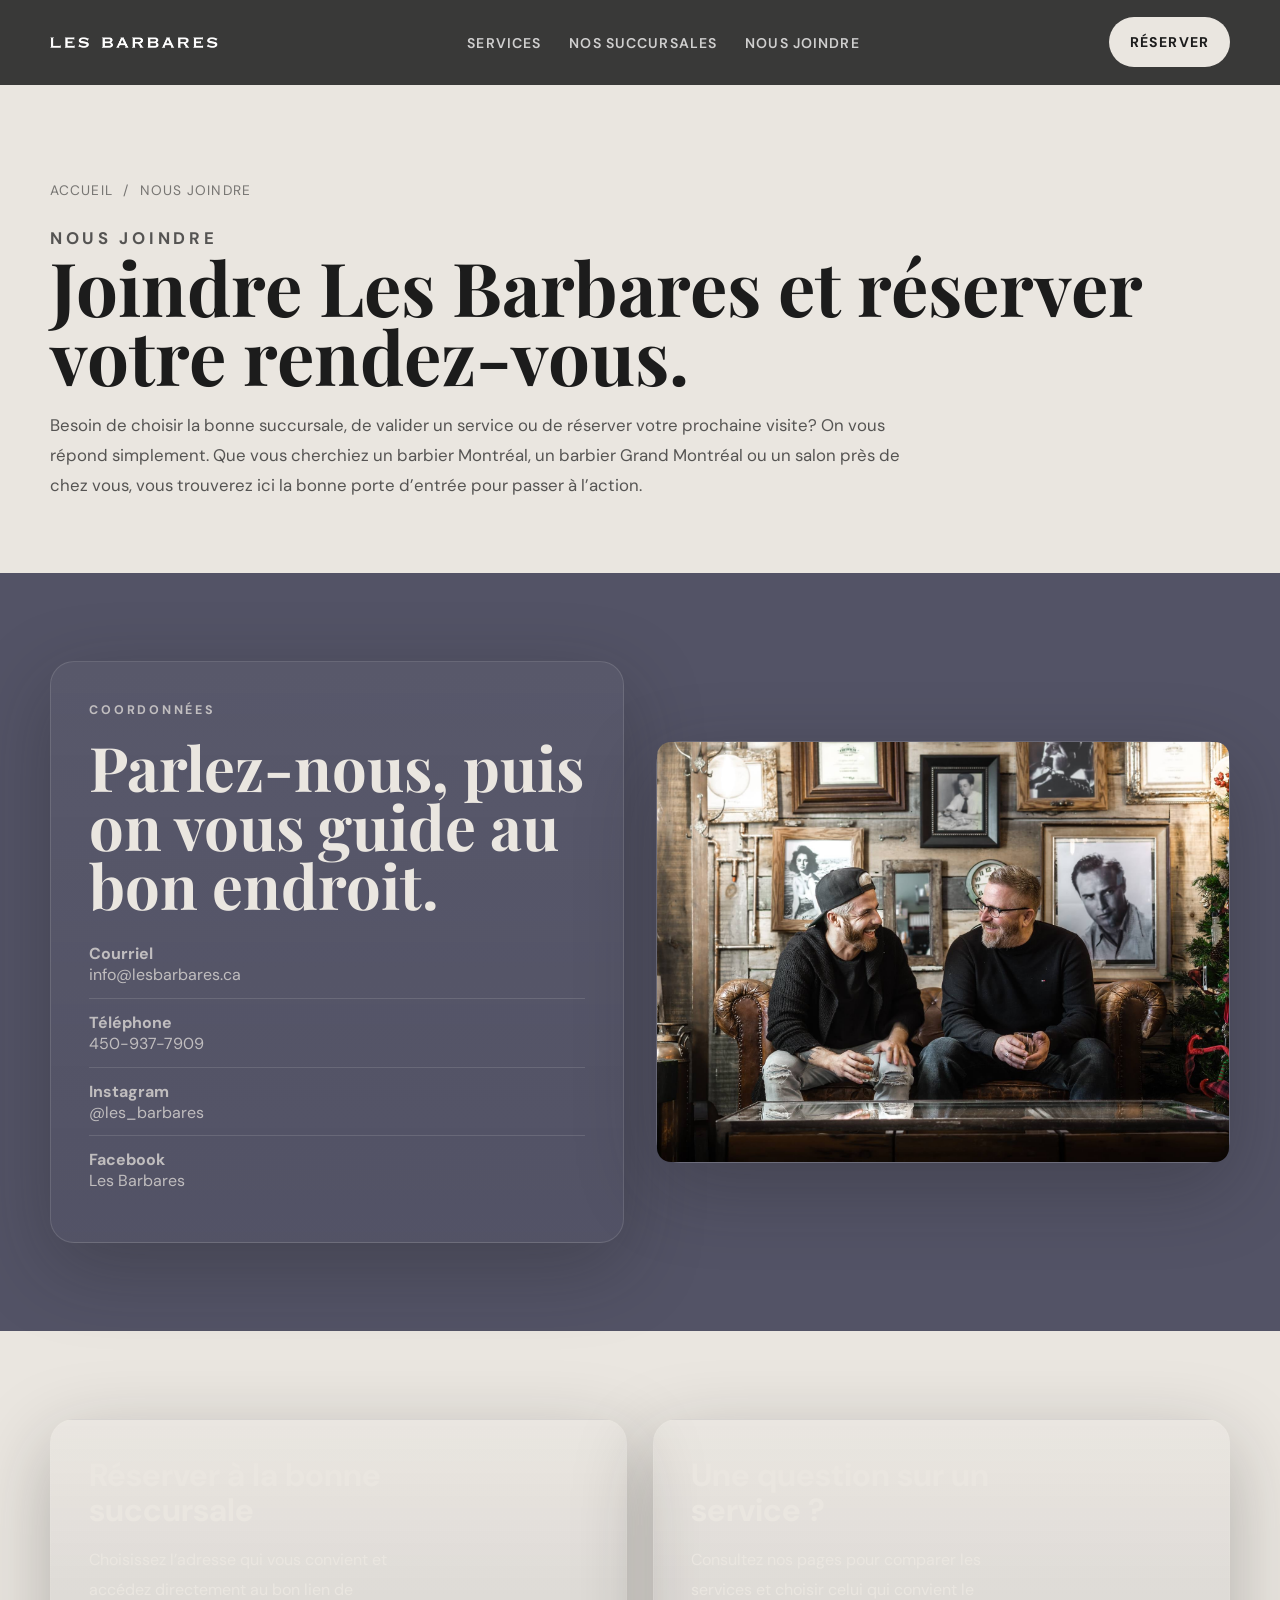
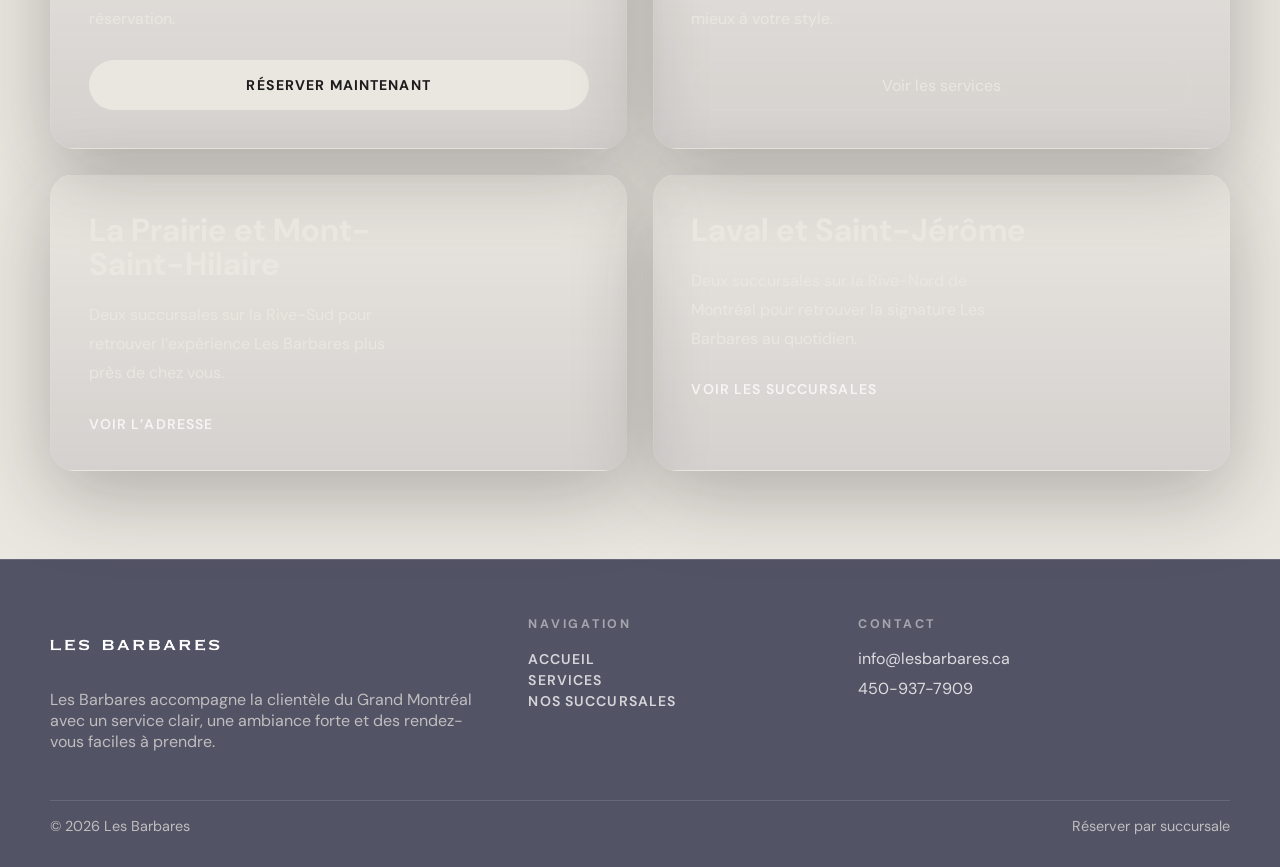
==== commit bd507465: "Apply section background palette across site" ====
--- a/contact.html
+++ b/contact.html
@@ -84,13 +84,13 @@
             <a class="ghost-button" href="services.html">Voir les services</a>
           </article>
           <article class="contact-card">
-            <h3>La Prairie et la Rive-Sud</h3>
-            <p>Une adresse pratique pour celles et ceux qui cherchent l’expérience Les Barbares sans devoir se rendre en ville.</p>
+            <h3>La Prairie et Mont-Saint-Hilaire</h3>
+            <p>Deux succursales sur la Rive-Sud pour retrouver l’expérience Les Barbares plus près de chez vous.</p>
             <a class="text-link" href="succursales.html">Voir l’adresse</a>
           </article>
           <article class="contact-card">
-            <h3>Laval, Mont-Saint-Hilaire et Saint-Jérôme</h3>
-            <p>Trois autres succursales pour retrouver la signature Les Barbares plus près de votre quotidien.</p>
+            <h3>Laval et Saint-Jérôme</h3>
+            <p>Deux succursales sur la Rive-Nord de Montréal pour retrouver la signature Les Barbares au quotidien.</p>
             <a class="text-link" href="succursales.html">Voir les succursales</a>
           </article>
         </div>
--- a/site.css
+++ b/site.css
@@ -32,9 +32,7 @@
 body {
   margin: 0;
   font-family: var(--font-body);
-  background:
-    radial-gradient(circle at top left, rgba(83, 83, 102, 0.24), transparent 28%),
-    linear-gradient(180deg, #1c1c1c 0%, #1c1c1c 100%);
+  background: var(--bg-soft);
   color: var(--text);
   overflow-x: hidden;
 }
@@ -68,11 +66,33 @@
   font-weight: 700;
   letter-spacing: 0.22em;
   text-transform: uppercase;
-  color: rgba(255, 255, 255, 0.48);
+  color: var(--section-eyebrow, rgba(255, 255, 255, 0.48));
 }
 
 .section {
   padding: 5.5rem 0;
+}
+
+main > section:not(.hero) {
+  --section-fg: var(--bg);
+  --section-muted: rgba(28, 28, 28, 0.72);
+  --section-eyebrow: rgba(28, 28, 28, 0.48);
+  --section-line: rgba(28, 28, 28, 0.12);
+  --section-link: rgba(28, 28, 28, 0.8);
+  --section-breadcrumb: rgba(28, 28, 28, 0.56);
+  background: var(--bg-soft);
+  color: var(--section-fg);
+}
+
+main > section:not(.hero):nth-of-type(even) {
+  --section-fg: var(--text);
+  --section-muted: rgba(234, 230, 224, 0.72);
+  --section-eyebrow: rgba(255, 255, 255, 0.48);
+  --section-line: rgba(234, 230, 224, 0.14);
+  --section-link: rgba(255, 255, 255, 0.8);
+  --section-breadcrumb: rgba(255, 255, 255, 0.56);
+  background: var(--bg-elevated);
+  color: var(--section-fg);
 }
 
 .section-head {
@@ -101,7 +121,7 @@
 .location-card p,
 .meta-card p,
 .list-card li {
-  color: var(--muted);
+  color: var(--section-muted, var(--muted));
   line-height: 1.75;
 }
 
@@ -403,9 +423,19 @@
 .service-copy .lead {
   max-width: 54rem;
   margin: 0;
-  color: var(--muted);
+  color: var(--section-muted, var(--muted));
   font-size: 1.05rem;
   line-height: 1.8;
+}
+
+.page-hero .button {
+  background: var(--accent);
+  color: var(--highlight);
+}
+
+.page-hero .ghost-button {
+  border-color: var(--section-line, var(--line));
+  color: var(--section-fg, var(--text));
 }
 
 .page-actions {
@@ -426,6 +456,22 @@
   background: linear-gradient(180deg, rgba(255, 255, 255, 0.03), rgba(83, 83, 102, 0.14));
   border-radius: var(--radius);
   box-shadow: var(--shadow);
+}
+
+.meta-card,
+.cta-card,
+.detail-card,
+.service-card,
+.location-card,
+.contact-card,
+.contact-stack {
+  --section-fg: var(--text);
+  --section-muted: var(--muted);
+  --section-eyebrow: rgba(255, 255, 255, 0.48);
+  --section-line: var(--line);
+  --section-link: rgba(255, 255, 255, 0.8);
+  --section-breadcrumb: rgba(255, 255, 255, 0.56);
+  color: var(--section-fg);
 }
 
 .image-frame img {
@@ -674,8 +720,8 @@
 .bullet-list li,
 .contact-points li {
   padding: 0.8rem 0;
-  border-bottom: 1px solid var(--line);
-  color: var(--muted);
+  border-bottom: 1px solid var(--section-line, var(--line));
+  color: var(--section-muted, var(--muted));
 }
 
 .bullet-list li:last-child,
@@ -691,7 +737,7 @@
 
 .branch-links a,
 .footer-branches a {
-  color: rgba(255, 255, 255, 0.76);
+  color: var(--section-link, rgba(255, 255, 255, 0.76));
 }
 
 .cta-card {
@@ -701,7 +747,15 @@
 }
 
 .footer {
+  --section-fg: var(--text);
+  --section-muted: rgba(234, 230, 224, 0.72);
+  --section-eyebrow: rgba(255, 255, 255, 0.48);
+  --section-line: rgba(234, 230, 224, 0.14);
+  --section-link: rgba(255, 255, 255, 0.8);
+  --section-breadcrumb: rgba(255, 255, 255, 0.56);
   padding: 3.5rem 0 2rem;
+  background: var(--bg-elevated);
+  color: var(--section-fg);
   border-top: 1px solid var(--line);
 }
 
@@ -719,13 +773,13 @@
 .footer-brand p,
 .footer-bottom,
 .footer-branches {
-  color: var(--muted);
+  color: var(--section-muted, var(--muted));
 }
 
 .footer-bottom {
   margin-top: 2rem;
   padding-top: 1rem;
-  border-top: 1px solid var(--line);
+  border-top: 1px solid var(--section-line, var(--line));
   display: flex;
   justify-content: space-between;
   gap: 1rem;
@@ -737,7 +791,7 @@
   flex-wrap: wrap;
   gap: 0.65rem;
   margin-bottom: 1.5rem;
-  color: rgba(255, 255, 255, 0.56);
+  color: var(--section-breadcrumb, rgba(255, 255, 255, 0.56));
   font-size: 0.86rem;
   letter-spacing: 0.08em;
   text-transform: uppercase;
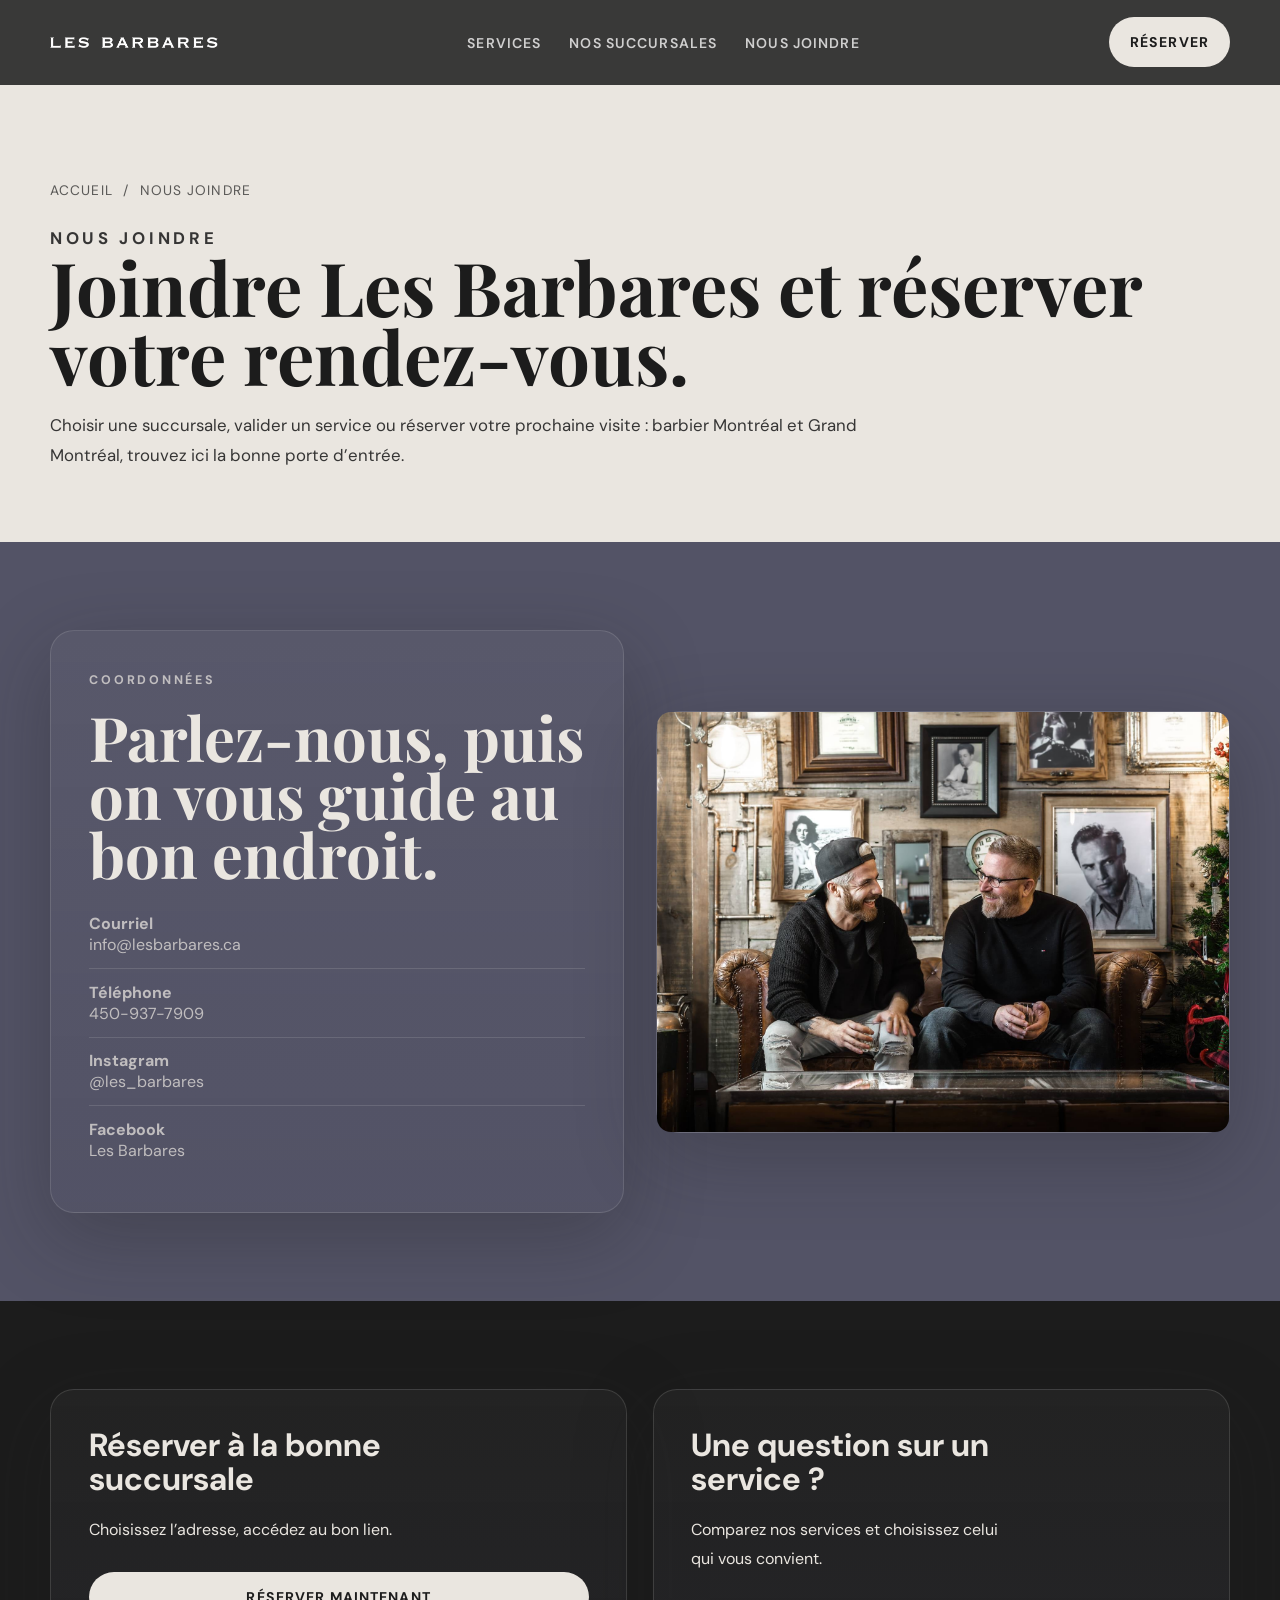
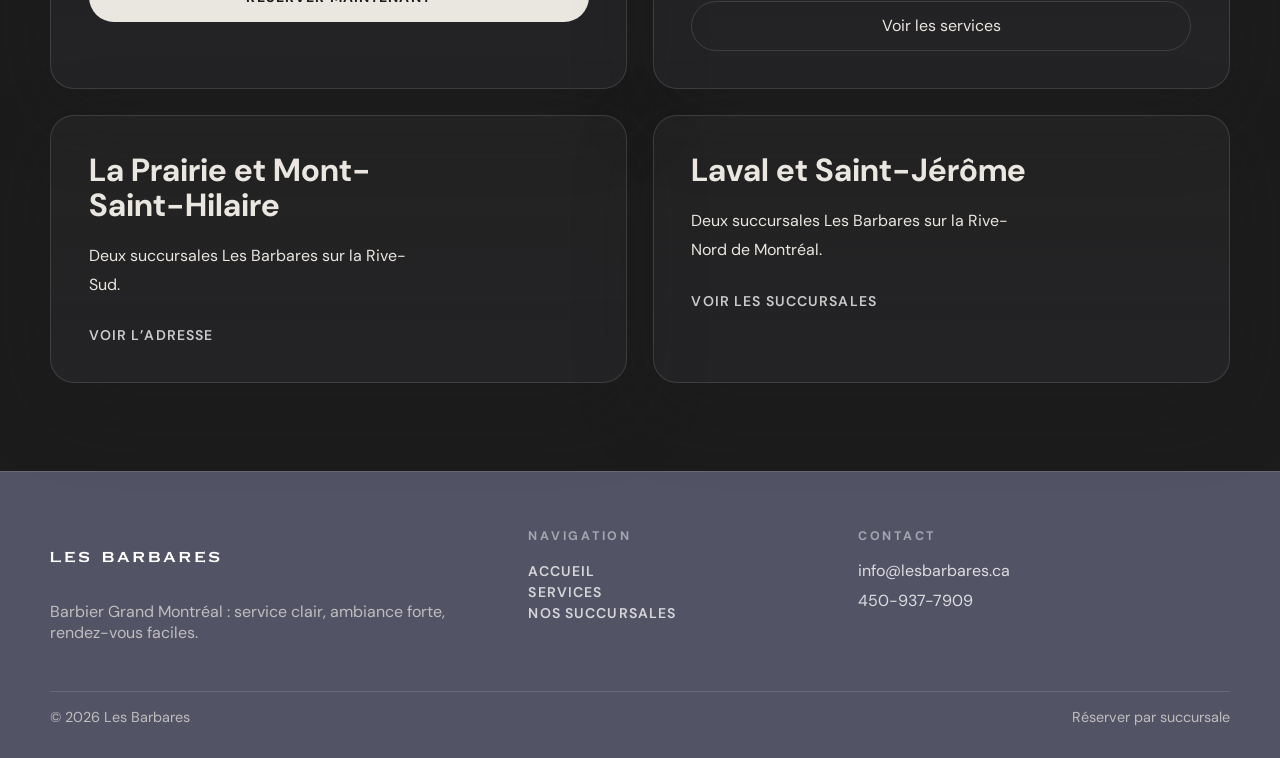
==== commit 49bee8dc: "Trim site copy and restructure service pages - Cut body copy ~50% across all pages while preserving " ====
--- a/contact.html
+++ b/contact.html
@@ -49,7 +49,7 @@
           </div>
           <p class="eyebrow">Nous joindre</p>
           <h1>Joindre Les Barbares et réserver votre rendez-vous.</h1>
-          <p>Besoin de choisir la bonne succursale, de valider un service ou de réserver votre prochaine visite? On vous répond simplement. Que vous cherchiez un barbier Montréal, un barbier Grand Montréal ou un salon près de chez vous, vous trouverez ici la bonne porte d’entrée pour passer à l’action.</p>
+          <p>Choisir une succursale, valider un service ou réserver votre prochaine visite : barbier Montréal et Grand Montréal, trouvez ici la bonne porte d’entrée.</p>
         </div>
       </section>
 
@@ -75,22 +75,22 @@
         <div class="container contact-grid">
           <article class="contact-card">
             <h3>Réserver à la bonne succursale</h3>
-            <p>Choisissez l’adresse qui vous convient et accédez directement au bon lien de réservation.</p>
+            <p>Choisissez l’adresse, accédez au bon lien.</p>
             <button class="button" type="button" onclick="openBooking()">Réserver maintenant</button>
           </article>
           <article class="contact-card">
             <h3>Une question sur un service ?</h3>
-            <p>Consultez nos pages pour comparer les services et choisir celui qui convient le mieux à votre style.</p>
+            <p>Comparez nos services et choisissez celui qui vous convient.</p>
             <a class="ghost-button" href="services.html">Voir les services</a>
           </article>
           <article class="contact-card">
             <h3>La Prairie et Mont-Saint-Hilaire</h3>
-            <p>Deux succursales sur la Rive-Sud pour retrouver l’expérience Les Barbares plus près de chez vous.</p>
+            <p>Deux succursales Les Barbares sur la Rive-Sud.</p>
             <a class="text-link" href="succursales.html">Voir l’adresse</a>
           </article>
           <article class="contact-card">
             <h3>Laval et Saint-Jérôme</h3>
-            <p>Deux succursales sur la Rive-Nord de Montréal pour retrouver la signature Les Barbares au quotidien.</p>
+            <p>Deux succursales Les Barbares sur la Rive-Nord de Montréal.</p>
             <a class="text-link" href="succursales.html">Voir les succursales</a>
           </article>
         </div>
@@ -102,7 +102,7 @@
         <div class="footer-grid">
           <div class="footer-brand">
             <img src="brand_assets/les-barbares-salon-de-coiffure.png" alt="Les Barbares" />
-            <p>Les Barbares accompagne la clientèle du Grand Montréal avec un service clair, une ambiance forte et des rendez-vous faciles à prendre.</p>
+            <p>Barbier Grand Montréal : service clair, ambiance forte, rendez-vous faciles.</p>
           </div>
           <div>
             <p class="eyebrow">Navigation</p>
--- a/site.css
+++ b/site.css
@@ -75,11 +75,11 @@
 
 main > section:not(.hero) {
   --section-fg: var(--bg);
-  --section-muted: rgba(28, 28, 28, 0.72);
-  --section-eyebrow: rgba(28, 28, 28, 0.48);
-  --section-line: rgba(28, 28, 28, 0.12);
-  --section-link: rgba(28, 28, 28, 0.8);
-  --section-breadcrumb: rgba(28, 28, 28, 0.56);
+  --section-muted: rgba(28, 28, 28, 0.88);
+  --section-eyebrow: rgba(28, 28, 28, 0.6);
+  --section-line: rgba(28, 28, 28, 0.18);
+  --section-link: rgba(28, 28, 28, 0.9);
+  --section-breadcrumb: rgba(28, 28, 28, 0.7);
   background: var(--bg-soft);
   color: var(--section-fg);
 }
@@ -92,6 +92,17 @@
   --section-link: rgba(255, 255, 255, 0.8);
   --section-breadcrumb: rgba(255, 255, 255, 0.56);
   background: var(--bg-elevated);
+  color: var(--section-fg);
+}
+
+main > section:last-of-type:not(.hero) {
+  --section-fg: var(--text);
+  --section-muted: rgba(234, 230, 224, 0.72);
+  --section-eyebrow: rgba(255, 255, 255, 0.48);
+  --section-line: rgba(234, 230, 224, 0.14);
+  --section-link: rgba(255, 255, 255, 0.8);
+  --section-breadcrumb: rgba(255, 255, 255, 0.56);
+  background: #1c1c1c;
   color: var(--section-fg);
 }
 
@@ -691,10 +702,10 @@
 }
 
 .pill {
-  border: 1px solid var(--line);
+  border: 1px solid var(--section-line, var(--line));
   border-radius: 999px;
   padding: 0.55rem 0.9rem;
-  color: rgba(255, 255, 255, 0.7);
+  color: var(--section-muted, rgba(255, 255, 255, 0.7));
   font-size: 0.78rem;
   letter-spacing: 0.08em;
   text-transform: uppercase;
@@ -715,6 +726,56 @@
 .detail-card ul,
 .contact-stack ul {
   margin-top: 1rem;
+}
+
+.service-details {
+  display: grid;
+  gap: clamp(2.5rem, 5vw, 4rem);
+}
+
+@media (min-width: 840px) {
+  .service-details {
+    grid-template-columns: repeat(2, minmax(0, 1fr));
+  }
+}
+
+.service-detail-copy,
+.service-detail {
+  display: grid;
+  gap: 0.9rem;
+}
+
+.service-detail h3 {
+  margin: 0;
+  font-family: var(--font-display);
+  font-size: clamp(1.45rem, 2.6vw, 2.1rem);
+  line-height: 1.15;
+}
+
+.service-detail .bullet-list {
+  margin-top: 0.25rem;
+}
+
+main > section.section--dark:not(.hero) {
+  --section-fg: var(--text);
+  --section-muted: rgba(234, 230, 224, 0.72);
+  --section-eyebrow: rgba(255, 255, 255, 0.48);
+  --section-line: rgba(234, 230, 224, 0.14);
+  --section-link: rgba(255, 255, 255, 0.8);
+  --section-breadcrumb: rgba(255, 255, 255, 0.56);
+  background: #1c1c1c;
+  color: var(--section-fg);
+}
+
+main > section.section--mauve:not(.hero) {
+  --section-fg: var(--text);
+  --section-muted: rgba(234, 230, 224, 0.72);
+  --section-eyebrow: rgba(255, 255, 255, 0.48);
+  --section-line: rgba(234, 230, 224, 0.14);
+  --section-link: rgba(255, 255, 255, 0.8);
+  --section-breadcrumb: rgba(255, 255, 255, 0.56);
+  background: var(--bg-elevated);
+  color: var(--section-fg);
 }
 
 .bullet-list li,
